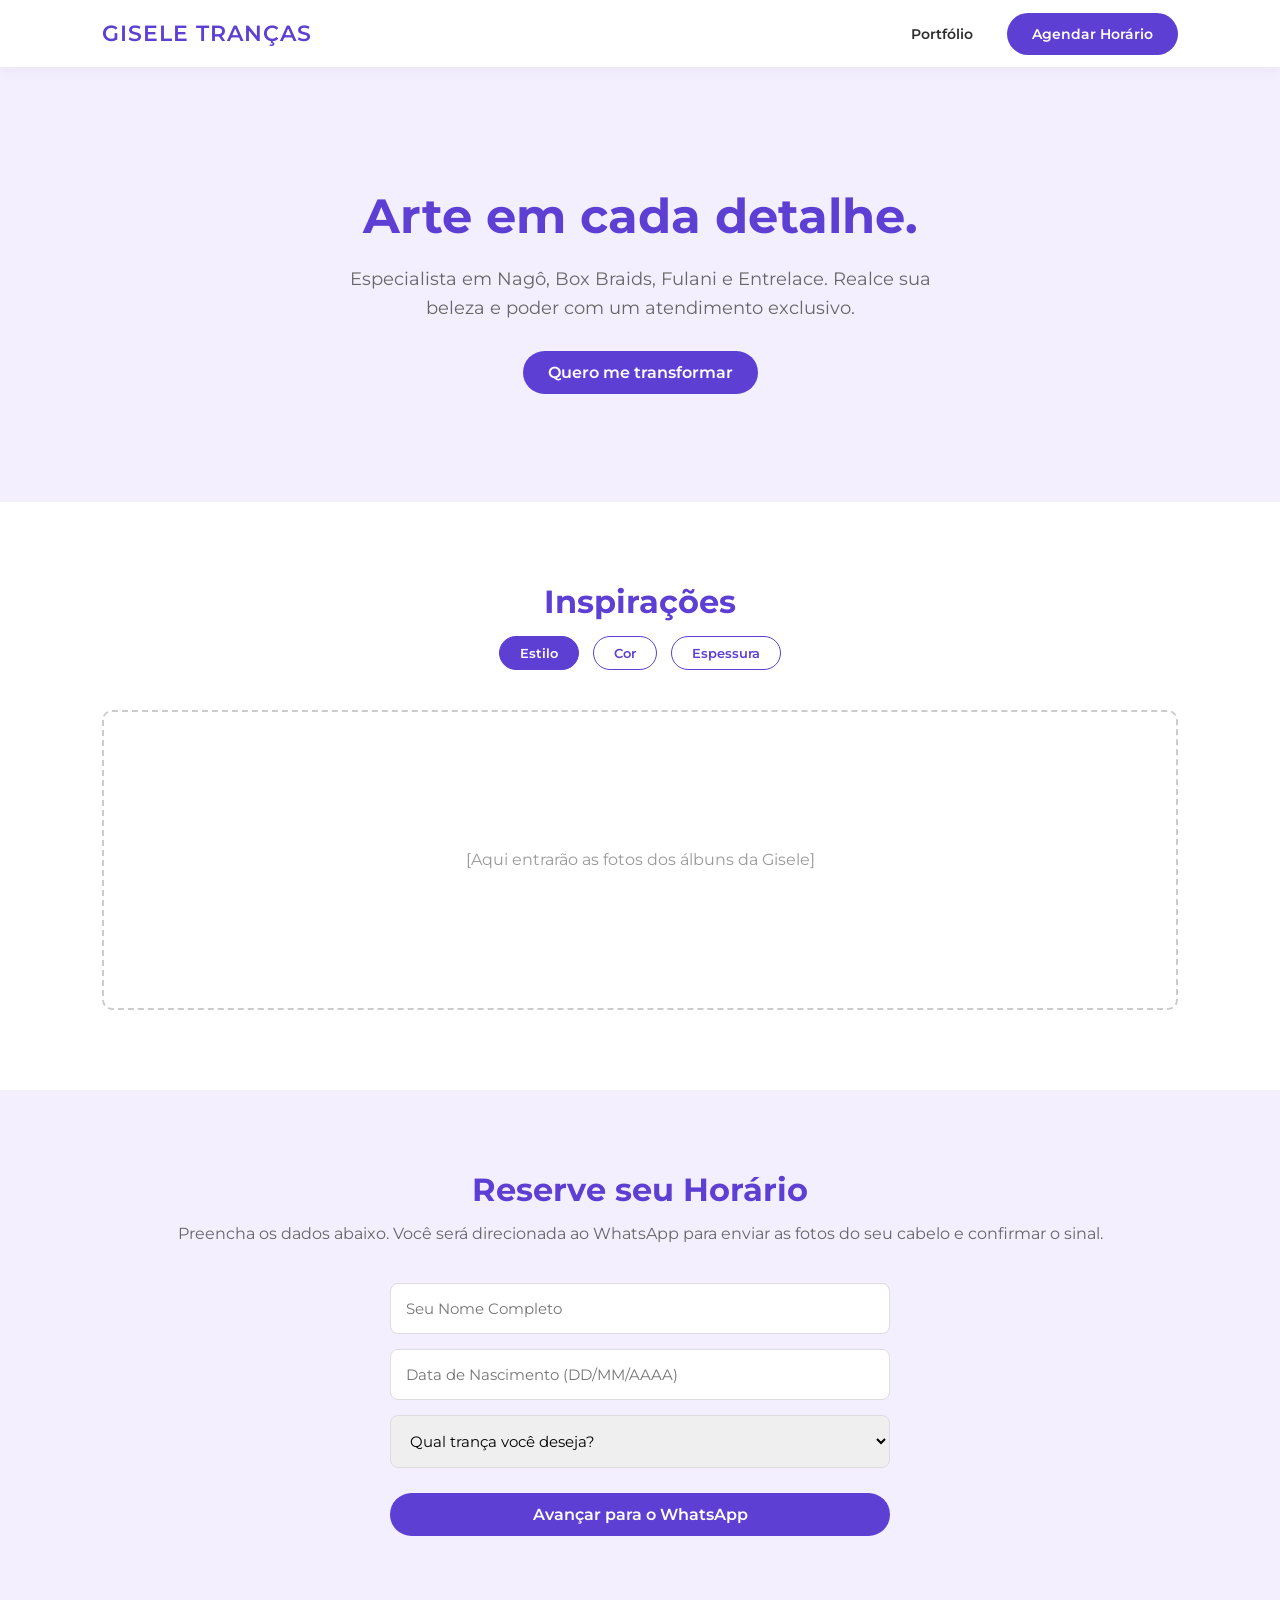
==== index.html @ 8d753b81 "Corrigindo pasta do site" ====
<!DOCTYPE html>
<html lang="pt-BR">
<head>
    <meta charset="UTF-8">
    <meta name="viewport" content="width=device-width, initial-scale=1.0">
    <title>Gisele Tranças | Estúdio Especializado</title>
    <link rel="stylesheet" href="style.css">
    <link href="https://fonts.googleapis.com/css2?family=Montserrat:wght@300;400;600&display=swap" rel="stylesheet">
</head>
<body>

    <header>
        <div class="logo">Gisele Tranças</div>
        <nav>
            <a href="#portfolio">Portfólio</a>
            <a href="#agendamento" class="btn-primario">Agendar Horário</a>
        </nav>
    </header>

    <section class="hero">
        <div class="hero-content">
            <h1>Arte em cada detalhe.</h1>
            <p>Especialista em Nagô, Box Braids, Fulani e Entrelace. Realce sua beleza e poder com um atendimento exclusivo.</p>
            <a href="#agendamento" class="btn-primario">Quero me transformar</a>
        </div>
    </section>

    <section id="portfolio" class="secao">
        <h2>Inspirações</h2>
        <div class="filtros">
            <button class="filtro-ativo">Estilo</button>
            <button>Cor</button>
            <button>Espessura</button>
        </div>
        <div class="galeria-placeholder">
            <p>[Aqui entrarão as fotos dos álbuns da Gisele]</p>
        </div>
    </section>

    <section id="agendamento" class="secao fundo-lilas">
        <h2>Reserve seu Horário</h2>
        <p class="subtitulo">Preencha os dados abaixo. Você será direcionada ao WhatsApp para enviar as fotos do seu cabelo e confirmar o sinal.</p>
        
        <form class="formulario">
            <input type="text" placeholder="Seu Nome Completo" required>
            <input type="text" placeholder="Data de Nascimento (DD/MM/AAAA)" required>
            <select required>
                <option value="" disabled selected>Qual trança você deseja?</option>
                <option value="nago">Nagô</option>
                <option value="boxeadora">Boxeadora</option>
                <option value="fulani">Fulani</option>
                <option value="boxbraids">Box Braids</option>
                <option value="gipsy">Gipsy / Knotless</option>
                <option value="entrelace">Entrelace</option>
            </select>
            <button type="button" class="btn-primario btn-whatsapp">Avançar para o WhatsApp</button>
        </form>
    </section>

</body>
</html>
---- style.css ----
/* Paleta de Cores e Configurações Gerais */
:root {
    --roxo-forte: #5D3FD3; /* Roxo principal, luxuoso */
    --lilas-claro: #F4EFFF; /* Lilás bem suave para fundos */
    --branco: #FFFFFF;
    --texto-escuro: #2D2D2D;
    --texto-claro: #666666;
}

* {
    margin: 0;
    padding: 0;
    box-sizing: border-box;
    font-family: 'Montserrat', sans-serif;
}

body {
    background-color: var(--branco);
    color: var(--texto-escuro);
}

/* Cabeçalho */
header {
    display: flex;
    justify-content: space-between;
    align-items: center;
    padding: 20px 8%;
    background-color: var(--branco);
    box-shadow: 0 2px 15px rgba(0,0,0,0.05);
    position: sticky;
    top: 0;
    z-index: 100;
}

.logo {
    font-size: 22px;
    font-weight: 600;
    color: var(--roxo-forte);
    letter-spacing: 1px;
    text-transform: uppercase;
}

nav a {
    text-decoration: none;
    color: var(--texto-escuro);
    margin-left: 30px;
    font-size: 14px;
    font-weight: 600;
    transition: color 0.3s;
}

nav a:hover {
    color: var(--roxo-forte);
}

/* Botões */
.btn-primario {
    background-color: var(--roxo-forte);
    color: var(--branco);
    padding: 12px 25px;
    border-radius: 30px;
    text-decoration: none;
    font-weight: 600;
    border: none;
    cursor: pointer;
    transition: all 0.3s ease;
}

.btn-primario:hover {
    background-color: #4A32A8;
    box-shadow: 0 5px 15px rgba(93, 63, 211, 0.3);
}

/* Banner Principal (Hero) */
.hero {
    background-color: var(--lilas-claro);
    padding: 120px 8%;
    text-align: center;
}

.hero h1 {
    font-size: 48px;
    color: var(--roxo-forte);
    margin-bottom: 20px;
}

.hero p {
    font-size: 18px;
    color: var(--texto-claro);
    max-width: 600px;
    margin: 0 auto 40px auto;
    line-height: 1.6;
}

/* Seções Padrão */
.secao {
    padding: 80px 8%;
    text-align: center;
}

.fundo-lilas {
    background-color: var(--lilas-claro);
}

h2 {
    font-size: 32px;
    color: var(--roxo-forte);
    margin-bottom: 15px;
}

.subtitulo {
    color: var(--texto-claro);
    margin-bottom: 40px;
}

/* Filtros do Portfólio */
.filtros {
    margin-bottom: 40px;
}

.filtros button {
    background: transparent;
    border: 1px solid var(--roxo-forte);
    color: var(--roxo-forte);
    padding: 8px 20px;
    margin: 0 5px;
    border-radius: 20px;
    cursor: pointer;
    font-weight: 600;
    transition: 0.3s;
}

.filtros button:hover, .filtros .filtro-ativo {
    background: var(--roxo-forte);
    color: var(--branco);
}

.galeria-placeholder {
    height: 300px;
    border: 2px dashed #ccc;
    display: flex;
    align-items: center;
    justify-content: center;
    color: #999;
    border-radius: 10px;
}

/* Formulário */
.formulario {
    max-width: 500px;
    margin: 0 auto;
    display: flex;
    flex-direction: column;
    gap: 15px;
}

.formulario input, .formulario select {
    padding: 15px;
    border: 1px solid #ddd;
    border-radius: 8px;
    font-size: 15px;
    outline: none;
    transition: border 0.3s;
}

.formulario input:focus, .formulario select:focus {
    border-color: var(--roxo-forte);
}

.btn-whatsapp {
    margin-top: 10px;
    width: 100%;
    font-size: 16px;
}
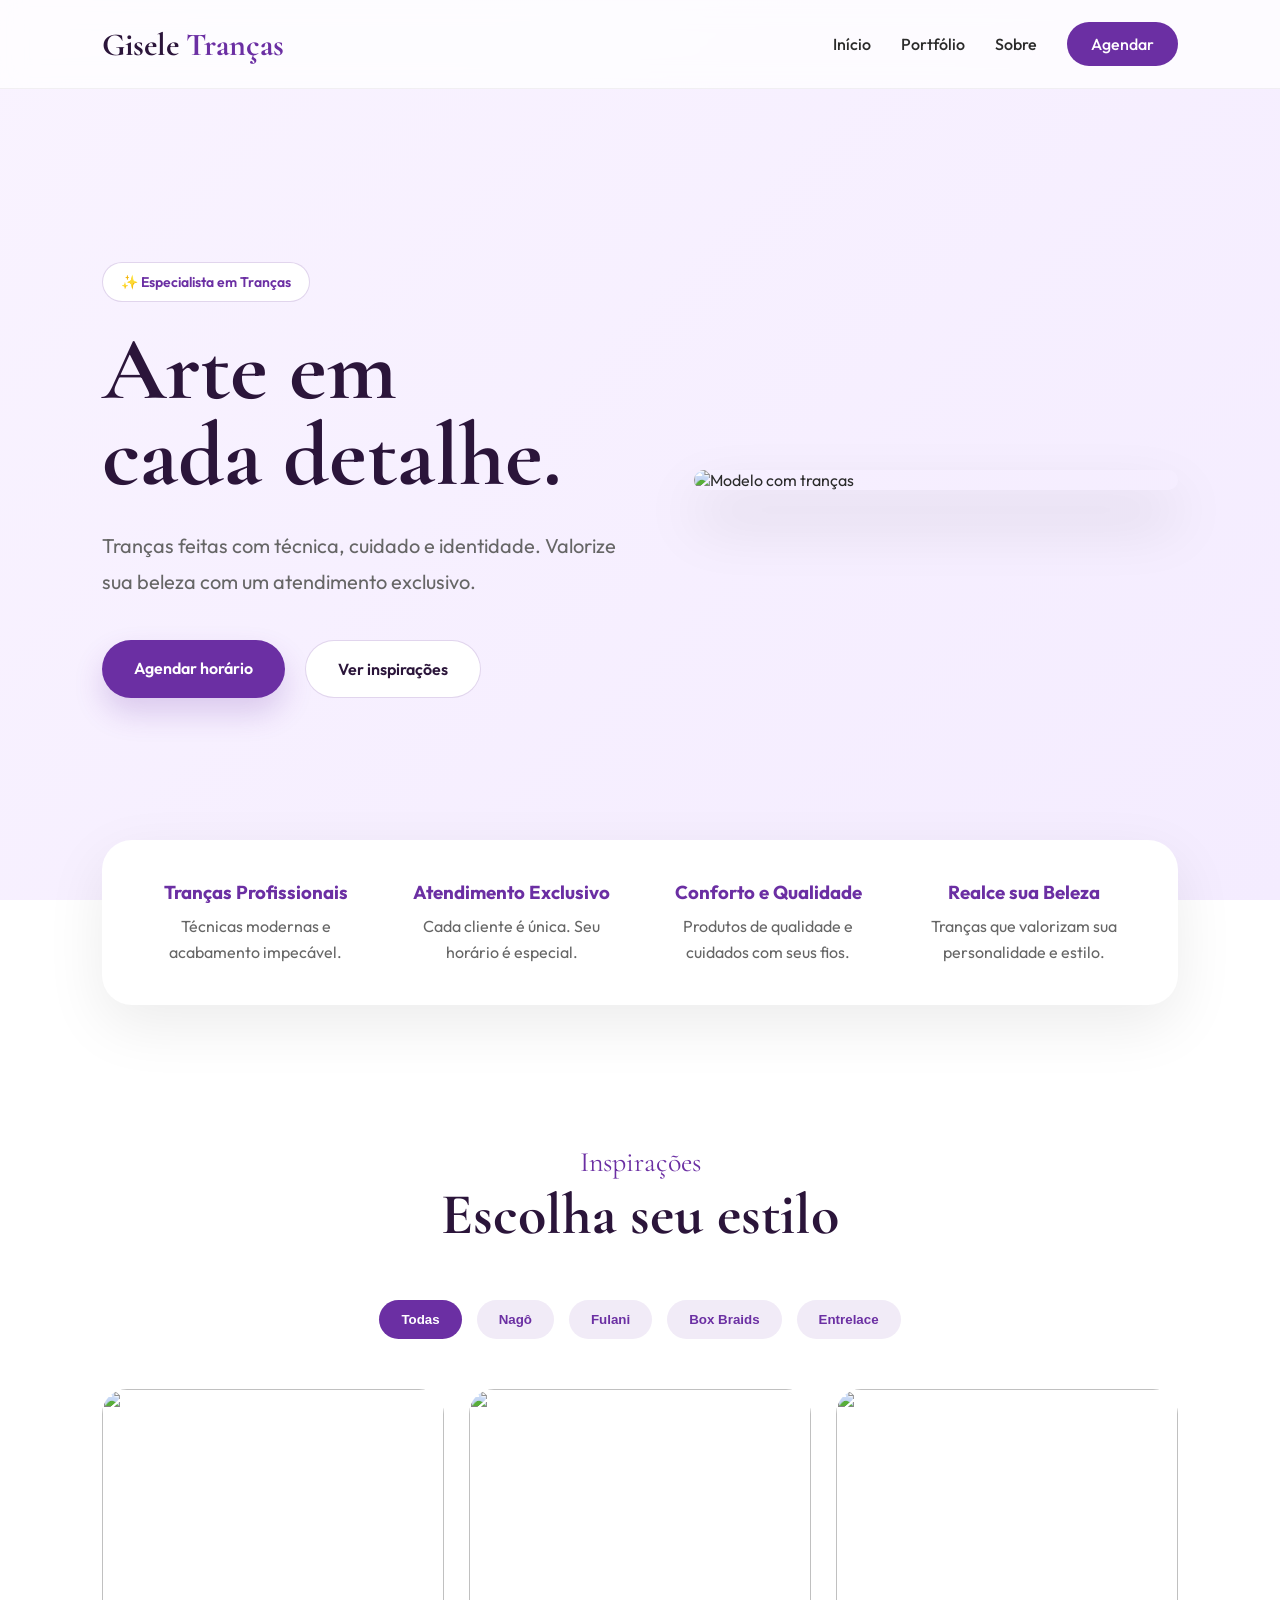
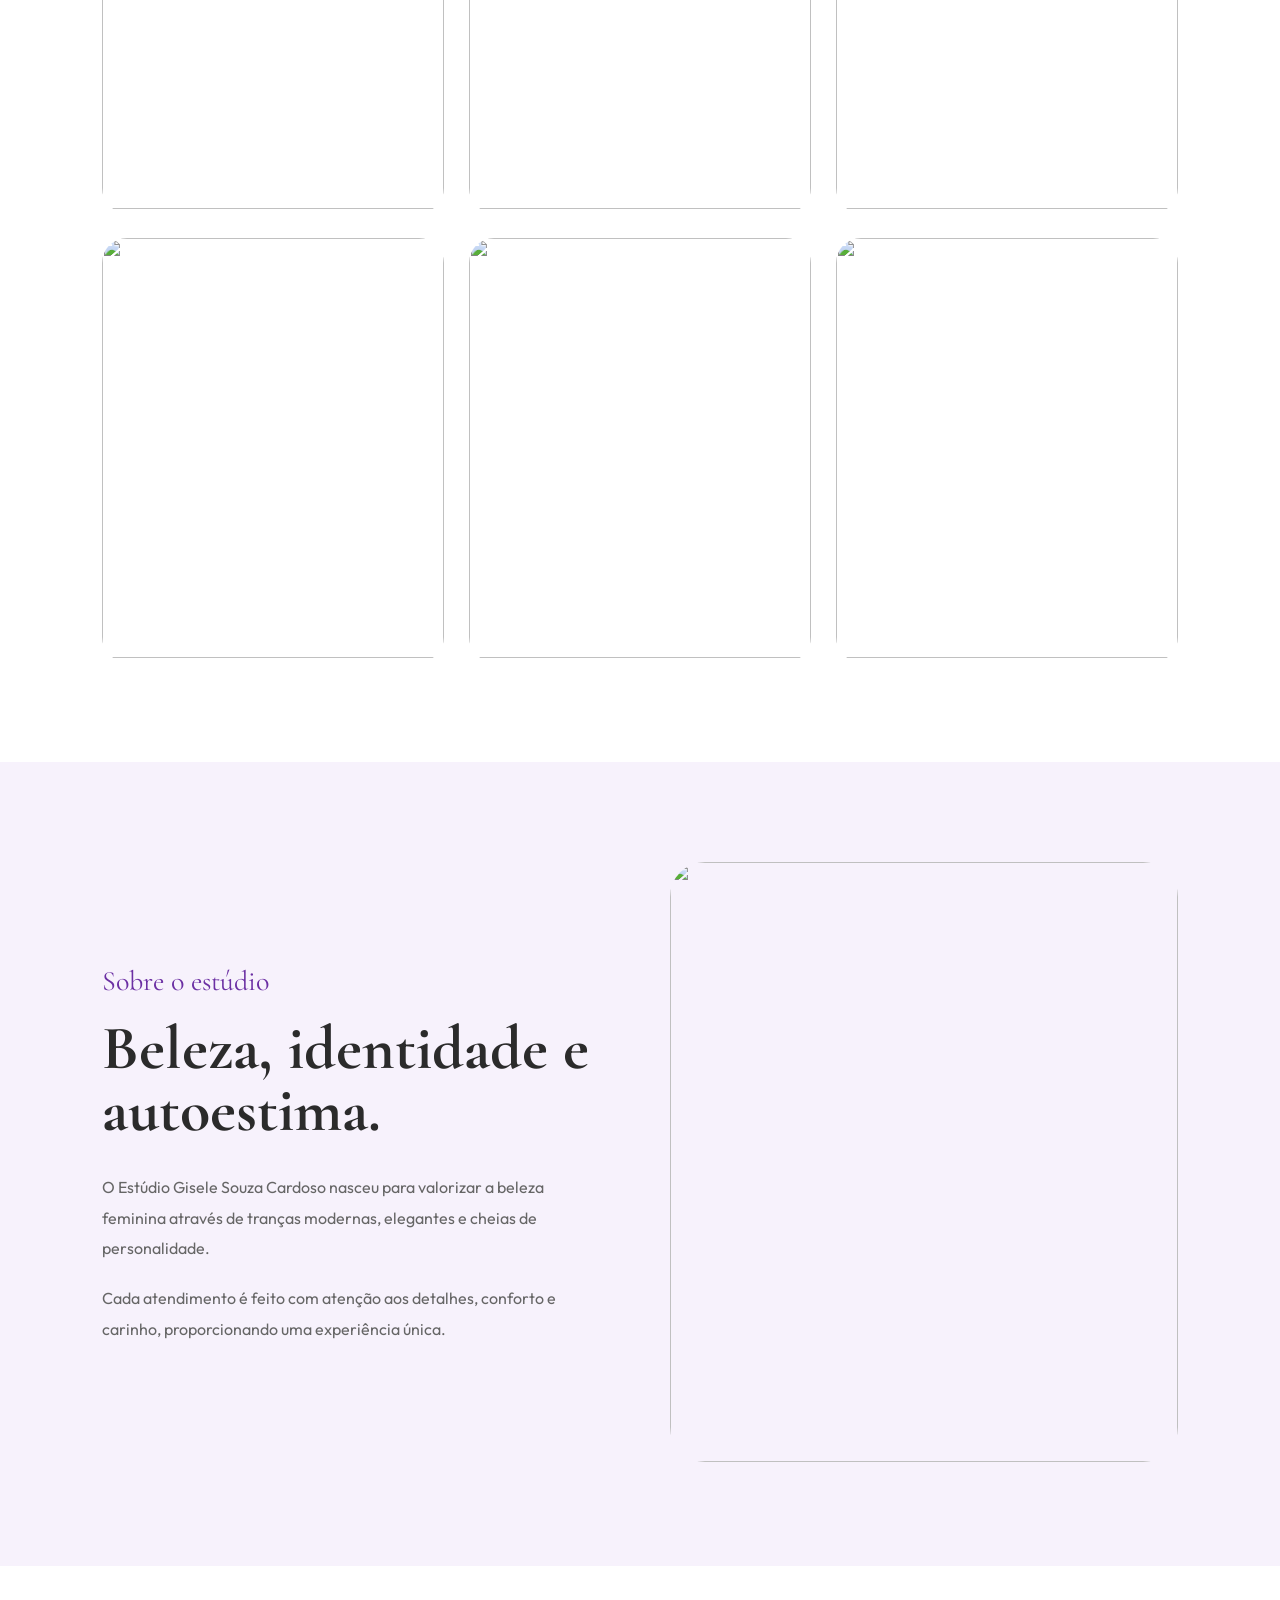
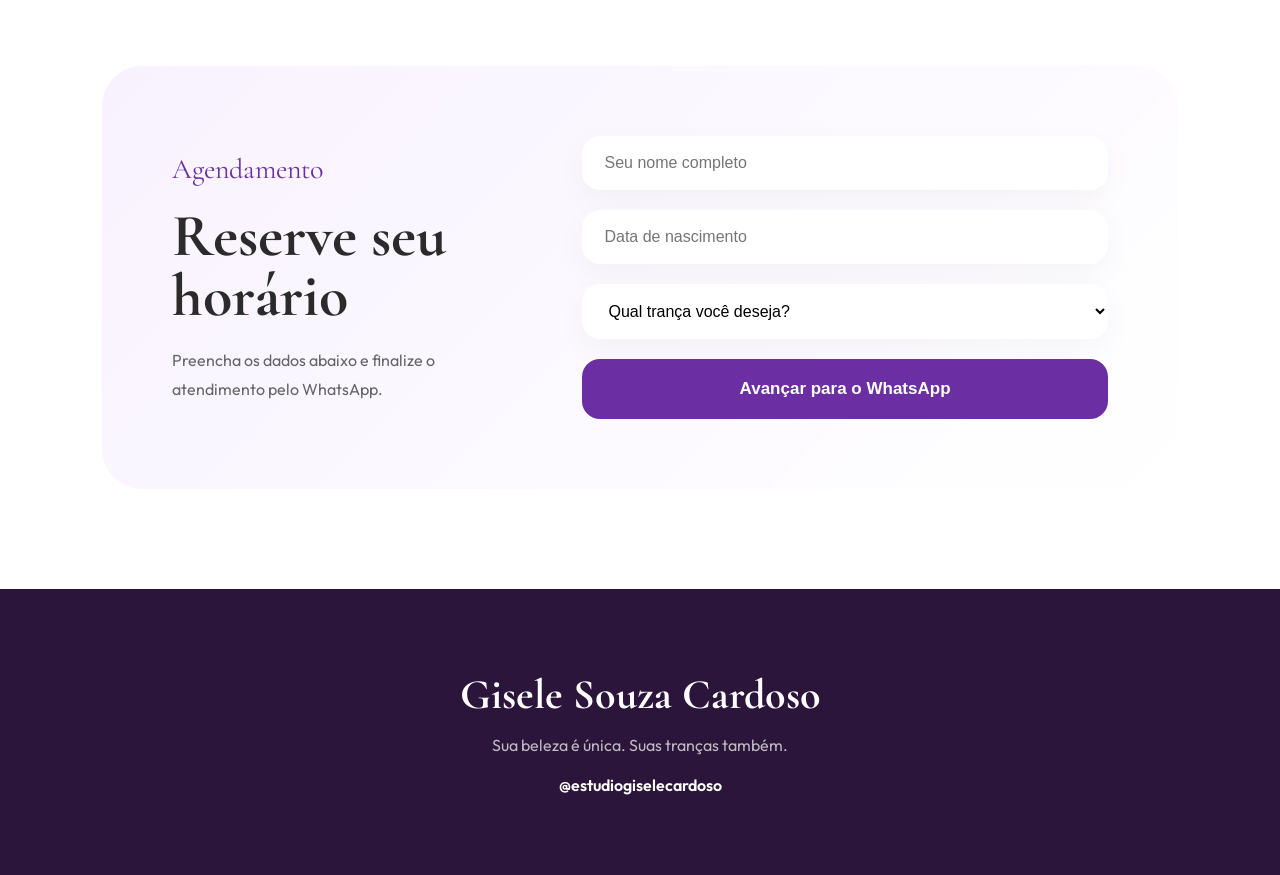
==== commit dc2cd093: "Atualização layout aprovado" ====
--- a/index.html
+++ b/index.html
@@ -1,61 +1,251 @@
 <!DOCTYPE html>
 <html lang="pt-BR">
 <head>
-    <meta charset="UTF-8">
-    <meta name="viewport" content="width=device-width, initial-scale=1.0">
-    <title>Gisele Tranças | Estúdio Especializado</title>
-    <link rel="stylesheet" href="style.css">
-    <link href="https://fonts.googleapis.com/css2?family=Montserrat:wght@300;400;600&display=swap" rel="stylesheet">
+  <meta charset="UTF-8" />
+  <meta name="viewport" content="width=device-width, initial-scale=1.0"/>
+  <title>Gisele Souza Cardoso | Estúdio de Tranças</title>
+
+  <link rel="stylesheet" href="style.css">
+
+  <!-- Fontes -->
+  <link rel="preconnect" href="https://fonts.googleapis.com">
+  <link rel="preconnect" href="https://fonts.gstatic.com" crossorigin>
+
+  <link href="https://fonts.googleapis.com/css2?family=Cormorant+Garamond:wght@400;500;600;700&family=Outfit:wght@300;400;500;600;700&display=swap" rel="stylesheet">
+
 </head>
+
 <body>
 
-    <header>
-        <div class="logo">Gisele Tranças</div>
-        <nav>
-            <a href="#portfolio">Portfólio</a>
-            <a href="#agendamento" class="btn-primario">Agendar Horário</a>
-        </nav>
-    </header>
-
-    <section class="hero">
-        <div class="hero-content">
-            <h1>Arte em cada detalhe.</h1>
-            <p>Especialista em Nagô, Box Braids, Fulani e Entrelace. Realce sua beleza e poder com um atendimento exclusivo.</p>
-            <a href="#agendamento" class="btn-primario">Quero me transformar</a>
-        </div>
-    </section>
-
-    <section id="portfolio" class="secao">
-        <h2>Inspirações</h2>
-        <div class="filtros">
-            <button class="filtro-ativo">Estilo</button>
-            <button>Cor</button>
-            <button>Espessura</button>
-        </div>
-        <div class="galeria-placeholder">
-            <p>[Aqui entrarão as fotos dos álbuns da Gisele]</p>
-        </div>
-    </section>
-
-    <section id="agendamento" class="secao fundo-lilas">
-        <h2>Reserve seu Horário</h2>
-        <p class="subtitulo">Preencha os dados abaixo. Você será direcionada ao WhatsApp para enviar as fotos do seu cabelo e confirmar o sinal.</p>
-        
-        <form class="formulario">
-            <input type="text" placeholder="Seu Nome Completo" required>
-            <input type="text" placeholder="Data de Nascimento (DD/MM/AAAA)" required>
-            <select required>
-                <option value="" disabled selected>Qual trança você deseja?</option>
-                <option value="nago">Nagô</option>
-                <option value="boxeadora">Boxeadora</option>
-                <option value="fulani">Fulani</option>
-                <option value="boxbraids">Box Braids</option>
-                <option value="gipsy">Gipsy / Knotless</option>
-                <option value="entrelace">Entrelace</option>
-            </select>
-            <button type="button" class="btn-primario btn-whatsapp">Avançar para o WhatsApp</button>
-        </form>
-    </section>
+  <!-- HEADER -->
+  <header>
+    <div class="logo">
+      Gisele <span>Tranças</span>
+    </div>
+
+    <nav>
+      <a href="#inicio">Início</a>
+      <a href="#portfolio">Portfólio</a>
+      <a href="#sobre">Sobre</a>
+      <a href="#agendamento" class="btn-menu">
+        Agendar
+      </a>
+    </nav>
+  </header>
+
+  <!-- HERO -->
+  <section class="hero" id="inicio">
+
+    <div class="hero-text">
+
+      <div class="tag">
+        ✨ Especialista em Tranças
+      </div>
+
+      <h1>
+        Arte em <br>
+        cada detalhe.
+      </h1>
+
+      <p>
+        Tranças feitas com técnica, cuidado
+        e identidade. Valorize sua beleza
+        com um atendimento exclusivo.
+      </p>
+
+      <div class="hero-buttons">
+        <a href="#agendamento" class="btn-primario">
+          Agendar horário
+        </a>
+
+        <a href="#portfolio" class="btn-secundario">
+          Ver inspirações
+        </a>
+      </div>
+
+    </div>
+
+    <div class="hero-image">
+
+      <!-- TROCAR FOTO -->
+      <img src="https://images.unsplash.com/photo-1616683693504-3ea7e9ad6fec?q=80&w=1200&auto=format&fit=crop" alt="Modelo com tranças">
+
+    </div>
+
+  </section>
+
+  <!-- BENEFÍCIOS -->
+  <section class="beneficios">
+
+ <div class="beneficio">
+  <h3>Tranças Profissionais</h3>
+  <p>Técnicas modernas e acabamento impecável.</p>
+</div>
+
+<div class="beneficio">
+  <h3>Atendimento Exclusivo</h3>
+  <p>Cada cliente é única. Seu horário é especial.</p>
+</div>
+
+<div class="beneficio">
+  <h3>Conforto e Qualidade</h3>
+  <p>Produtos de qualidade e cuidados com seus fios.</p>
+</div>
+
+<div class="beneficio">
+  <h3>Realce sua Beleza</h3>
+  <p>Tranças que valorizam sua personalidade e estilo.</p>
+</div>
+
+  </section>
+
+  <!-- PORTFÓLIO -->
+  <section class="portfolio" id="portfolio">
+
+    <div class="titulo-secao">
+      <span>Inspirações</span>
+      <h2>Escolha seu estilo</h2>
+    </div>
+
+    <div class="filtros">
+      <button class="ativo">Todas</button>
+      <button>Nagô</button>
+      <button>Fulani</button>
+      <button>Box Braids</button>
+      <button>Entrelace</button>
+    </div>
+
+    <div class="grid-galeria">
+
+      <!-- TROCAR IMAGENS -->
+
+      <div class="item-galeria">
+        <img src="https://images.unsplash.com/photo-1595475884562-073c30d45670?q=80&w=1000&auto=format&fit=crop" alt="">
+      </div>
+
+      <div class="item-galeria">
+        <img src="https://images.unsplash.com/photo-1515886657613-9f3515b0c78f?q=80&w=1000&auto=format&fit=crop" alt="">
+      </div>
+
+      <div class="item-galeria">
+        <img src="https://images.unsplash.com/photo-1524504388940-b1c1722653e1?q=80&w=1000&auto=format&fit=crop" alt="">
+      </div>
+
+      <div class="item-galeria">
+        <img src="https://images.unsplash.com/photo-1494790108377-be9c29b29330?q=80&w=1000&auto=format&fit=crop" alt="">
+      </div>
+
+      <div class="item-galeria">
+        <img src="https://images.unsplash.com/photo-1488426862026-3ee34a7d66df?q=80&w=1000&auto=format&fit=crop" alt="">
+      </div>
+
+      <div class="item-galeria">
+        <img src="https://images.unsplash.com/photo-1544005313-94ddf0286df2?q=80&w=1000&auto=format&fit=crop" alt="">
+      </div>
+
+    </div>
+
+  </section>
+
+  <!-- SOBRE -->
+  <section class="sobre" id="sobre">
+
+    <div class="sobre-box">
+
+      <div class="sobre-texto">
+
+        <span>Sobre o estúdio</span>
+
+        <h2>
+          Beleza, identidade
+          e autoestima.
+        </h2>
+
+        <p>
+          O Estúdio Gisele Souza Cardoso nasceu
+          para valorizar a beleza feminina através
+          de tranças modernas, elegantes e cheias
+          de personalidade.
+        </p>
+
+        <p>
+          Cada atendimento é feito com atenção
+          aos detalhes, conforto e carinho,
+          proporcionando uma experiência única.
+        </p>
+
+      </div>
+
+      <div class="sobre-imagem">
+
+        <!-- TROCAR FOTO -->
+        <img src="https://images.unsplash.com/photo-1487412720507-e7ab37603c6f?q=80&w=1200&auto=format&fit=crop" alt="">
+
+      </div>
+
+    </div>
+
+  </section>
+
+  <!-- AGENDAMENTO -->
+  <section class="agendamento" id="agendamento">
+
+    <div class="agendamento-container">
+
+      <div class="agendamento-texto">
+
+        <span>Agendamento</span>
+
+        <h2>
+          Reserve seu horário
+        </h2>
+
+        <p>
+          Preencha os dados abaixo e finalize
+          o atendimento pelo WhatsApp.
+        </p>
+
+      </div>
+
+      <form class="formulario">
+
+        <input type="text" placeholder="Seu nome completo">
+
+        <input type="text" placeholder="Data de nascimento">
+
+        <select>
+          <option>Qual trança você deseja?</option>
+          <option>Nagô</option>
+          <option>Fulani</option>
+          <option>Box Braids</option>
+          <option>Entrelace</option>
+          <option>Knotless</option>
+        </select>
+
+        <button type="button">
+          Avançar para o WhatsApp
+        </button>
+
+      </form>
+
+    </div>
+
+  </section>
+
+  <!-- FOOTER -->
+  <footer>
+
+    <h3>Gisele Souza Cardoso</h3>
+
+    <p>
+      Sua beleza é única. Suas tranças também.
+    </p>
+
+    <a href="https://instagram.com/estudiogiselecardoso" target="_blank">
+      @estudiogiselecardoso
+    </a>
+
+  </footer>
 
 </body>
 </html>
--- a/style.css
+++ b/style.css
@@ -1,174 +1,650 @@
-/* Paleta de Cores e Configurações Gerais */
 :root {
-    --roxo-forte: #5D3FD3; /* Roxo principal, luxuoso */
-    --lilas-claro: #F4EFFF; /* Lilás bem suave para fundos */
-    --branco: #FFFFFF;
-    --texto-escuro: #2D2D2D;
-    --texto-claro: #666666;
-}
-
-* {
-    margin: 0;
-    padding: 0;
-    box-sizing: border-box;
-    font-family: 'Montserrat', sans-serif;
-}
-
-body {
-    background-color: var(--branco);
-    color: var(--texto-escuro);
-}
-
-/* Cabeçalho */
-header {
-    display: flex;
-    justify-content: space-between;
-    align-items: center;
-    padding: 20px 8%;
-    background-color: var(--branco);
-    box-shadow: 0 2px 15px rgba(0,0,0,0.05);
-    position: sticky;
-    top: 0;
-    z-index: 100;
-}
-
-.logo {
-    font-size: 22px;
-    font-weight: 600;
-    color: var(--roxo-forte);
-    letter-spacing: 1px;
-    text-transform: uppercase;
-}
-
-nav a {
-    text-decoration: none;
-    color: var(--texto-escuro);
-    margin-left: 30px;
-    font-size: 14px;
-    font-weight: 600;
-    transition: color 0.3s;
-}
-
-nav a:hover {
-    color: var(--roxo-forte);
-}
-
-/* Botões */
-.btn-primario {
-    background-color: var(--roxo-forte);
-    color: var(--branco);
-    padding: 12px 25px;
-    border-radius: 30px;
-    text-decoration: none;
-    font-weight: 600;
-    border: none;
-    cursor: pointer;
-    transition: all 0.3s ease;
-}
-
-.btn-primario:hover {
-    background-color: #4A32A8;
-    box-shadow: 0 5px 15px rgba(93, 63, 211, 0.3);
-}
-
-/* Banner Principal (Hero) */
-.hero {
-    background-color: var(--lilas-claro);
-    padding: 120px 8%;
-    text-align: center;
-}
-
-.hero h1 {
-    font-size: 48px;
-    color: var(--roxo-forte);
-    margin-bottom: 20px;
-}
-
-.hero p {
-    font-size: 18px;
-    color: var(--texto-claro);
-    max-width: 600px;
-    margin: 0 auto 40px auto;
-    line-height: 1.6;
-}
-
-/* Seções Padrão */
-.secao {
-    padding: 80px 8%;
-    text-align: center;
-}
-
-.fundo-lilas {
-    background-color: var(--lilas-claro);
-}
-
-h2 {
-    font-size: 32px;
-    color: var(--roxo-forte);
-    margin-bottom: 15px;
-}
-
-.subtitulo {
-    color: var(--texto-claro);
-    margin-bottom: 40px;
-}
-
-/* Filtros do Portfólio */
-.filtros {
-    margin-bottom: 40px;
-}
-
-.filtros button {
-    background: transparent;
-    border: 1px solid var(--roxo-forte);
-    color: var(--roxo-forte);
-    padding: 8px 20px;
-    margin: 0 5px;
-    border-radius: 20px;
-    cursor: pointer;
-    font-weight: 600;
-    transition: 0.3s;
-}
-
-.filtros button:hover, .filtros .filtro-ativo {
-    background: var(--roxo-forte);
-    color: var(--branco);
-}
-
-.galeria-placeholder {
-    height: 300px;
-    border: 2px dashed #ccc;
-    display: flex;
-    align-items: center;
-    justify-content: center;
-    color: #999;
-    border-radius: 10px;
-}
-
-/* Formulário */
-.formulario {
-    max-width: 500px;
-    margin: 0 auto;
-    display: flex;
-    flex-direction: column;
-    gap: 15px;
-}
-
-.formulario input, .formulario select {
-    padding: 15px;
-    border: 1px solid #ddd;
-    border-radius: 8px;
-    font-size: 15px;
-    outline: none;
-    transition: border 0.3s;
-}
-
-.formulario input:focus, .formulario select:focus {
-    border-color: var(--roxo-forte);
-}
-
-.btn-whatsapp {
-    margin-top: 10px;
-    width: 100%;
-    font-size: 16px;
+
+  --roxo: #6B2FA3;
+  --roxo-escuro: #2B153A;
+  --lilas: #F7F2FC;
+  --branco: #ffffff;
+  --texto: #2B2B2B;
+  --texto-claro: #666666;
+
+}
+
+*{
+  margin:0;
+  padding:0;
+  box-sizing:border-box;
+}
+
+html{
+  scroll-behavior:smooth;
+}
+
+body{
+  font-family:'Outfit', sans-serif;
+  color:var(--texto);
+  background:var(--branco);
+}
+
+/* HEADER */
+
+header{
+  width:100%;
+  padding:22px 8%;
+  display:flex;
+  justify-content:space-between;
+  align-items:center;
+
+  position:fixed;
+  top:0;
+  left:0;
+
+  z-index:999;
+
+  background:rgba(255,255,255,0.75);
+  backdrop-filter:blur(12px);
+
+  border-bottom:1px solid rgba(0,0,0,0.05);
+}
+
+.logo{
+  font-size:32px;
+  font-family:'Cormorant Garamond', serif;
+  font-weight:700;
+  color:var(--roxo-escuro);
+}
+
+.logo span{
+  color:var(--roxo);
+}
+
+nav{
+  display:flex;
+  align-items:center;
+  gap:30px;
+}
+
+nav a{
+  text-decoration:none;
+  color:var(--texto);
+  font-weight:500;
+  transition:0.3s;
+}
+
+nav a:hover{
+  color:var(--roxo);
+}
+
+.btn-menu{
+  background:var(--roxo);
+  color:white;
+  padding:12px 24px;
+  border-radius:40px;
+}
+
+/* HERO */
+
+.hero{
+
+  min-height:100vh;
+
+  display:flex;
+  align-items:center;
+  justify-content:space-between;
+
+  padding:140px 8% 80px;
+
+  background:
+  linear-gradient(
+    135deg,
+    #f9f3ff 0%,
+    #f4ecff 100%
+  );
+
+  overflow:hidden;
+}
+
+.hero-text{
+  width:50%;
+
+  animation:fadeUp 1s ease;
+}
+
+.tag{
+  display:inline-block;
+
+  padding:10px 18px;
+
+  border:1px solid rgba(107,47,163,0.2);
+
+  border-radius:30px;
+
+  margin-bottom:25px;
+
+  color:var(--roxo);
+
+  font-size:14px;
+  font-weight:600;
+
+  background:white;
+}
+
+.hero h1{
+
+  font-family:'Cormorant Garamond', serif;
+
+  font-size:90px;
+
+  line-height:0.95;
+
+  margin-bottom:30px;
+
+  color:var(--roxo-escuro);
+}
+
+.hero p{
+
+  font-size:20px;
+
+  line-height:1.8;
+
+  color:var(--texto-claro);
+
+  max-width:520px;
+
+  margin-bottom:40px;
+}
+
+.hero-buttons{
+  display:flex;
+  gap:20px;
+}
+
+.btn-primario{
+
+  background:var(--roxo);
+
+  color:white;
+
+  text-decoration:none;
+
+  padding:18px 32px;
+
+  border-radius:50px;
+
+  font-weight:600;
+
+  transition:0.3s;
+
+  box-shadow:0 15px 30px rgba(107,47,163,0.2);
+}
+
+.btn-primario:hover{
+  transform:translateY(-3px);
+}
+
+.btn-secundario{
+
+  border:1px solid rgba(107,47,163,0.2);
+
+  color:var(--roxo-escuro);
+
+  text-decoration:none;
+
+  padding:18px 32px;
+
+  border-radius:50px;
+
+  font-weight:600;
+
+  background:white;
+}
+
+.hero-image{
+  width:45%;
+
+  display:flex;
+  justify-content:center;
+}
+
+.hero-image img{
+
+  width:100%;
+
+  max-width:520px;
+
+  border-radius:40px;
+
+  object-fit:cover;
+
+  box-shadow:
+  0 30px 60px rgba(0,0,0,0.15);
+
+}
+
+/* BENEFÍCIOS */
+
+.beneficios{
+
+  width:84%;
+
+  margin:-60px auto 80px;
+
+  background:white;
+
+  border-radius:30px;
+
+  padding:40px;
+
+  display:grid;
+
+  grid-template-columns:repeat(4,1fr);
+
+  gap:30px;
+
+  box-shadow:
+  0 20px 60px rgba(0,0,0,0.08);
+}
+
+.beneficio{
+  text-align:center;
+}
+
+.beneficio h3{
+  margin-bottom:10px;
+  color:var(--roxo);
+}
+
+.beneficio p{
+  color:var(--texto-claro);
+  line-height:1.6;
+}
+
+/* TÍTULOS */
+
+.titulo-secao{
+  text-align:center;
+  margin-bottom:50px;
+}
+
+.titulo-secao span{
+
+  color:var(--roxo);
+
+  font-family:'Cormorant Garamond', serif;
+
+  font-size:28px;
+}
+
+.titulo-secao h2{
+
+  font-size:58px;
+
+  font-family:'Cormorant Garamond', serif;
+
+  color:var(--roxo-escuro);
+}
+
+/* PORTFÓLIO */
+
+.portfolio{
+  padding:60px 8% 100px;
+}
+
+.filtros{
+
+  display:flex;
+
+  justify-content:center;
+
+  gap:15px;
+
+  margin-bottom:50px;
+
+  flex-wrap:wrap;
+}
+
+.filtros button{
+
+  border:none;
+
+  padding:12px 22px;
+
+  border-radius:30px;
+
+  cursor:pointer;
+
+  background:#f1ebf7;
+
+  color:var(--roxo);
+
+  font-weight:600;
+
+  transition:0.3s;
+}
+
+.filtros button:hover,
+.filtros .ativo{
+
+  background:var(--roxo);
+
+  color:white;
+}
+
+.grid-galeria{
+
+  display:grid;
+
+  grid-template-columns:repeat(3,1fr);
+
+  gap:25px;
+}
+
+.item-galeria{
+
+  overflow:hidden;
+
+  border-radius:25px;
+
+  position:relative;
+}
+
+.item-galeria img{
+
+  width:100%;
+
+  height:420px;
+
+  object-fit:cover;
+
+  transition:0.5s;
+}
+
+.item-galeria:hover img{
+  transform:scale(1.06);
+}
+
+/* SOBRE */
+
+.sobre{
+
+  padding:100px 8%;
+
+  background:var(--lilas);
+}
+
+.sobre-box{
+
+  display:flex;
+
+  align-items:center;
+
+  gap:60px;
+}
+
+.sobre-texto{
+  width:50%;
+}
+
+.sobre-texto span{
+
+  color:var(--roxo);
+
+  font-family:'Cormorant Garamond', serif;
+
+  font-size:28px;
+}
+
+.sobre-texto h2{
+
+  font-size:62px;
+
+  line-height:1;
+
+  margin:20px 0 30px;
+
+  font-family:'Cormorant Garamond', serif;
+}
+
+.sobre-texto p{
+
+  line-height:1.9;
+
+  color:var(--texto-claro);
+
+  margin-bottom:20px;
+}
+
+.sobre-imagem{
+  width:50%;
+}
+
+.sobre-imagem img{
+
+  width:100%;
+
+  border-radius:35px;
+
+  height:600px;
+
+  object-fit:cover;
+}
+
+/* AGENDAMENTO */
+
+.agendamento{
+
+  padding:100px 8%;
+}
+
+.agendamento-container{
+
+  background:linear-gradient(
+    135deg,
+    #f8f2ff,
+    #ffffff
+  );
+
+  border-radius:40px;
+
+  padding:70px;
+
+  display:flex;
+
+  gap:60px;
+
+  align-items:center;
+}
+
+.agendamento-texto{
+  width:40%;
+}
+
+.agendamento-texto span{
+
+  color:var(--roxo);
+
+  font-family:'Cormorant Garamond', serif;
+
+  font-size:28px;
+}
+
+.agendamento-texto h2{
+
+  font-size:60px;
+
+  line-height:1;
+
+  margin:20px 0;
+
+  font-family:'Cormorant Garamond', serif;
+}
+
+.agendamento-texto p{
+
+  color:var(--texto-claro);
+
+  line-height:1.8;
+}
+
+.formulario{
+
+  width:60%;
+
+  display:flex;
+
+  flex-direction:column;
+
+  gap:20px;
+}
+
+.formulario input,
+.formulario select{
+
+  padding:18px 22px;
+
+  border-radius:18px;
+
+  border:none;
+
+  background:white;
+
+  font-size:16px;
+
+  outline:none;
+
+  box-shadow:
+  0 10px 30px rgba(0,0,0,0.04);
+}
+
+.formulario button{
+
+  border:none;
+
+  padding:20px;
+
+  border-radius:18px;
+
+  background:var(--roxo);
+
+  color:white;
+
+  font-size:17px;
+
+  font-weight:600;
+
+  cursor:pointer;
+
+  transition:0.3s;
+}
+
+.formulario button:hover{
+  transform:translateY(-3px);
+}
+
+/* FOOTER */
+
+footer{
+
+  padding:80px 8%;
+
+  text-align:center;
+
+  background:var(--roxo-escuro);
+
+  color:white;
+}
+
+footer h3{
+
+  font-size:42px;
+
+  font-family:'Cormorant Garamond', serif;
+
+  margin-bottom:15px;
+}
+
+footer p{
+
+  margin-bottom:20px;
+
+  color:rgba(255,255,255,0.7);
+}
+
+footer a{
+
+  color:white;
+
+  text-decoration:none;
+
+  font-weight:600;
+}
+
+/* ANIMAÇÃO */
+
+@keyframes fadeUp{
+
+  from{
+    opacity:0;
+    transform:translateY(40px);
+  }
+
+  to{
+    opacity:1;
+    transform:translateY(0);
+  }
+}
+
+/* RESPONSIVO */
+
+@media(max-width:980px){
+
+  nav{
+    display:none;
+  }
+
+  .hero{
+    flex-direction:column;
+    text-align:center;
+    gap:60px;
+  }
+
+  .hero-text,
+  .hero-image{
+    width:100%;
+  }
+
+  .hero-buttons{
+    justify-content:center;
+    flex-wrap:wrap;
+  }
+
+  .hero h1{
+    font-size:62px;
+  }
+
+  .beneficios{
+    grid-template-columns:1fr;
+  }
+
+  .grid-galeria{
+    grid-template-columns:1fr;
+  }
+
+  .sobre-box,
+  .agendamento-container{
+    flex-direction:column;
+  }
+
+  .sobre-texto,
+  .sobre-imagem,
+  .agendamento-texto,
+  .formulario{
+    width:100%;
+  }
+
+  .sobre-texto h2,
+  .agendamento-texto h2{
+    font-size:48px;
+  }
+
 }
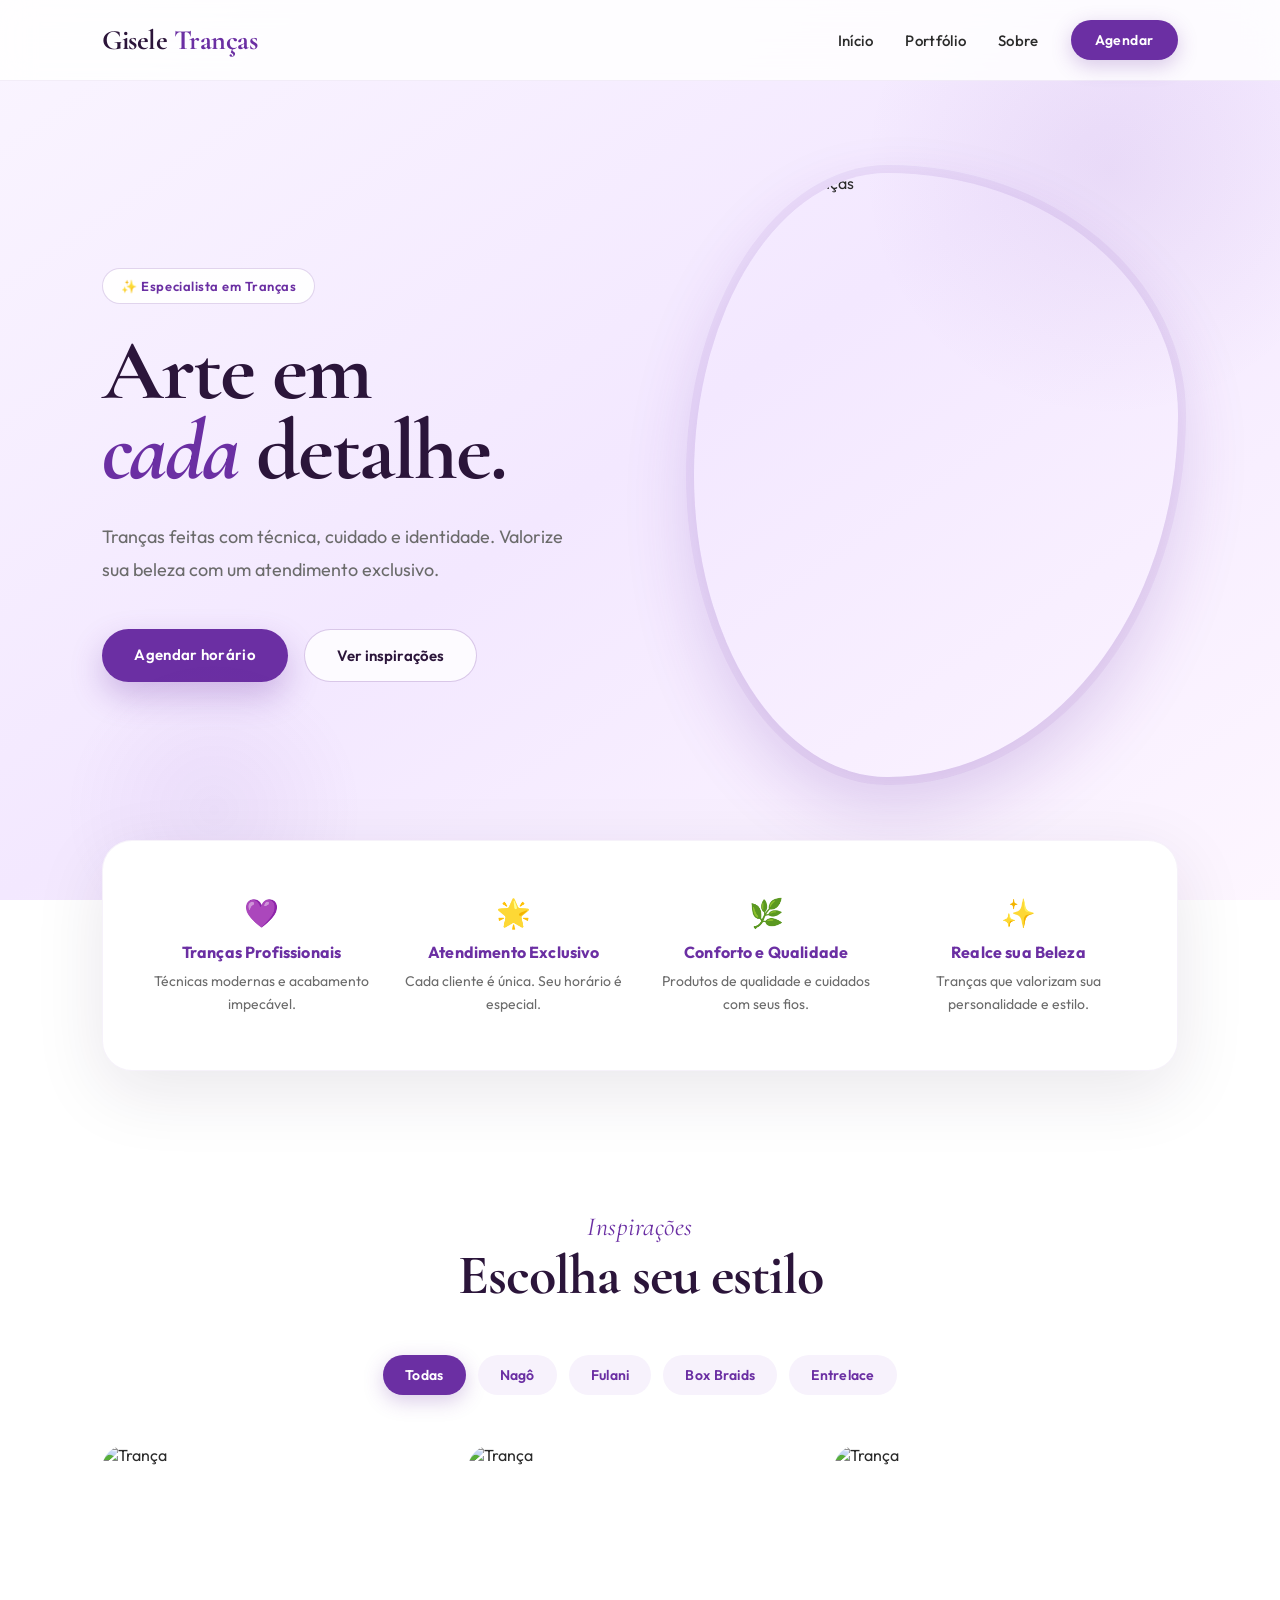
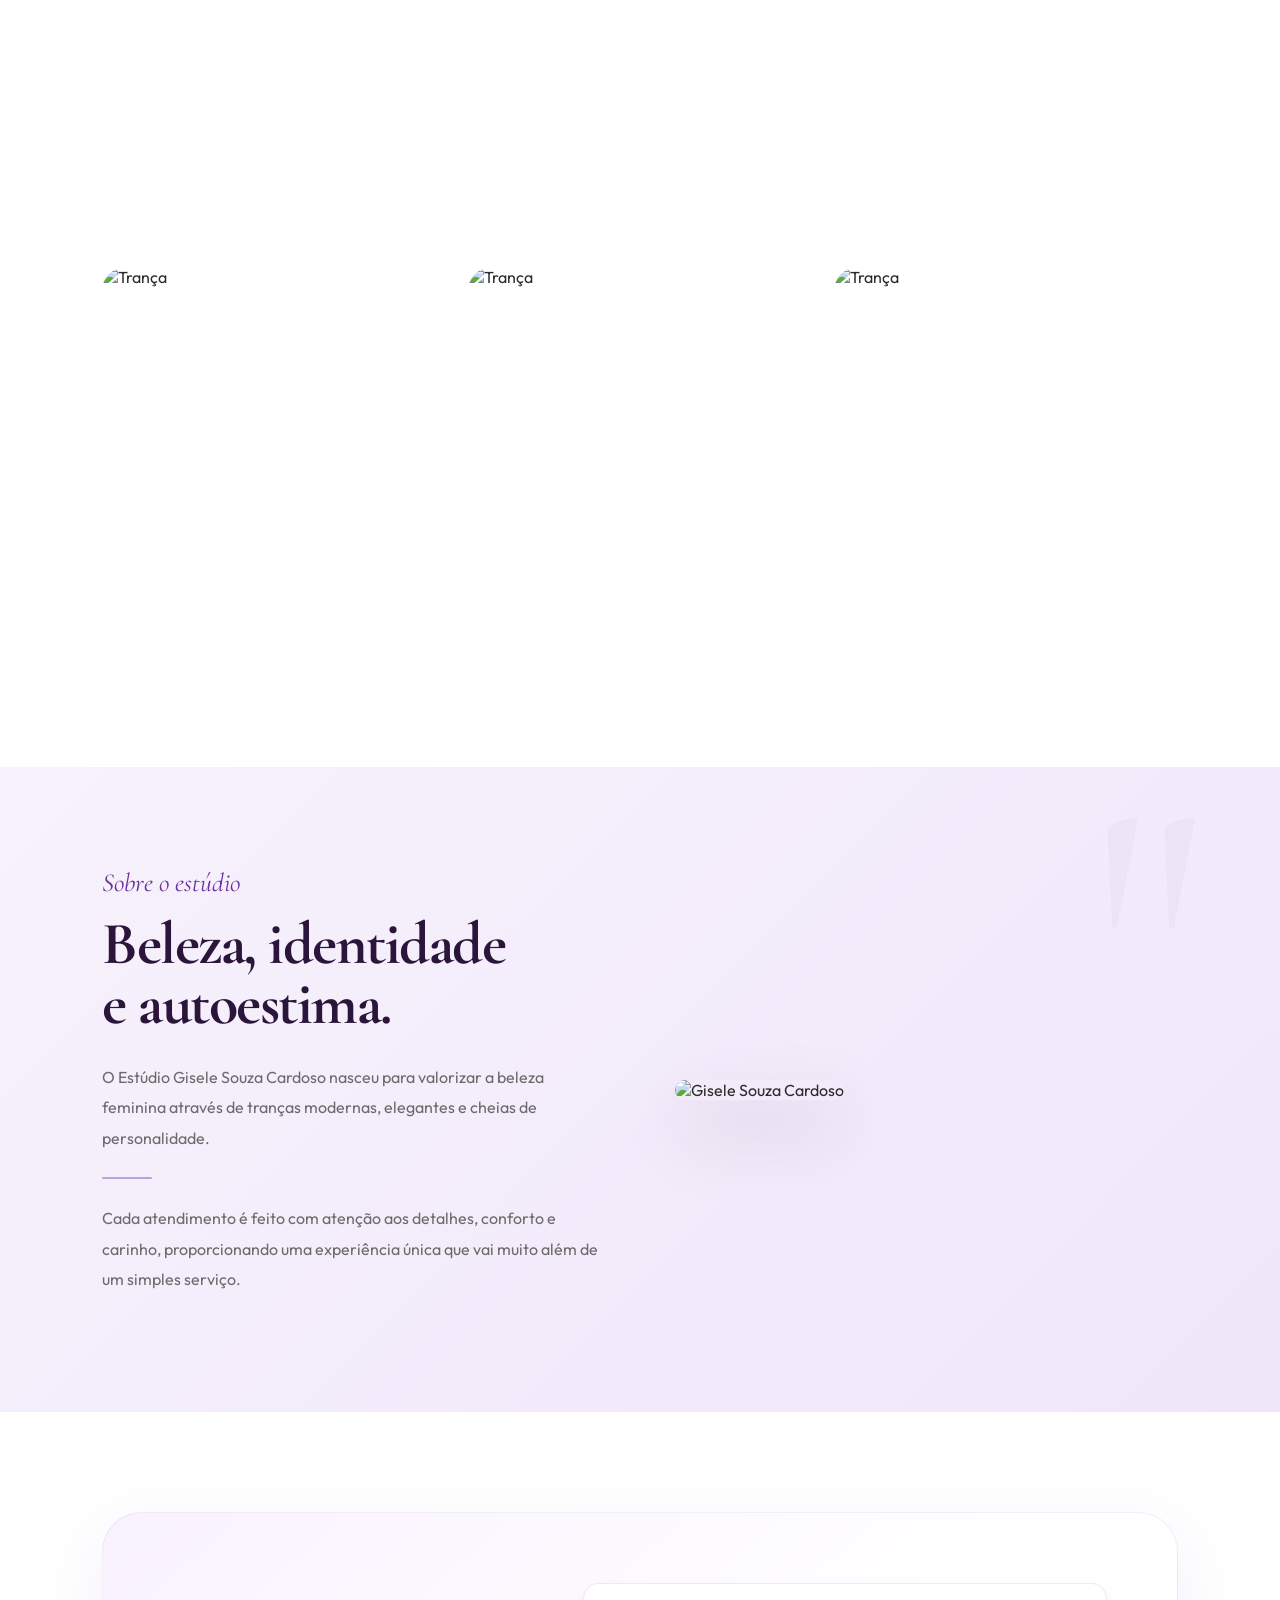
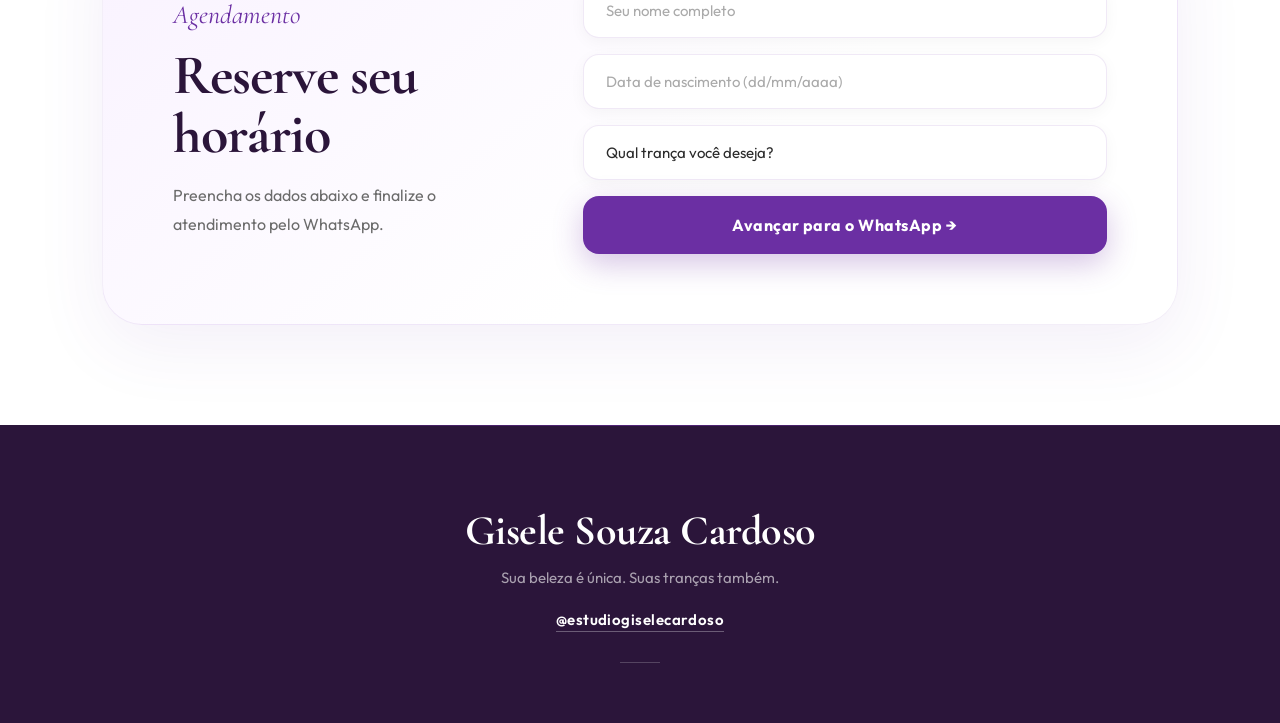
==== commit e8feebf8: "Atualização do site" ====
--- a/index.html
+++ b/index.html
@@ -4,15 +4,10 @@
   <meta charset="UTF-8" />
   <meta name="viewport" content="width=device-width, initial-scale=1.0"/>
   <title>Gisele Souza Cardoso | Estúdio de Tranças</title>
-
   <link rel="stylesheet" href="style.css">
-
-  <!-- Fontes -->
   <link rel="preconnect" href="https://fonts.googleapis.com">
   <link rel="preconnect" href="https://fonts.gstatic.com" crossorigin>
-
-  <link href="https://fonts.googleapis.com/css2?family=Cormorant+Garamond:wght@400;500;600;700&family=Outfit:wght@300;400;500;600;700&display=swap" rel="stylesheet">
-
+  <link href="https://fonts.googleapis.com/css2?family=Cormorant+Garamond:ital,wght@0,400;0,500;0,600;0,700;1,400;1,500&family=Outfit:wght@300;400;500;600;700&display=swap" rel="stylesheet">
 </head>
 
 <body>
@@ -22,86 +17,67 @@
     <div class="logo">
       Gisele <span>Tranças</span>
     </div>
-
     <nav>
       <a href="#inicio">Início</a>
       <a href="#portfolio">Portfólio</a>
       <a href="#sobre">Sobre</a>
-      <a href="#agendamento" class="btn-menu">
-        Agendar
-      </a>
+      <a href="#agendamento" class="btn-menu">Agendar</a>
     </nav>
   </header>
 
   <!-- HERO -->
   <section class="hero" id="inicio">
-
     <div class="hero-text">
-
-      <div class="tag">
-        ✨ Especialista em Tranças
-      </div>
-
+      <div class="tag">✨ Especialista em Tranças</div>
       <h1>
-        Arte em <br>
-        cada detalhe.
+        Arte em<br>
+        <em>cada</em> detalhe.
       </h1>
-
       <p>
-        Tranças feitas com técnica, cuidado
-        e identidade. Valorize sua beleza
-        com um atendimento exclusivo.
+        Tranças feitas com técnica, cuidado e identidade.
+        Valorize sua beleza com um atendimento exclusivo.
       </p>
-
       <div class="hero-buttons">
-        <a href="#agendamento" class="btn-primario">
-          Agendar horário
-        </a>
-
-        <a href="#portfolio" class="btn-secundario">
-          Ver inspirações
-        </a>
-      </div>
-
+        <a href="#agendamento" class="btn-primario">Agendar horário</a>
+        <a href="#portfolio" class="btn-secundario">Ver inspirações</a>
+      </div>
     </div>
 
     <div class="hero-image">
-
       <!-- TROCAR FOTO -->
-      <img src="https://images.unsplash.com/photo-1616683693504-3ea7e9ad6fec?q=80&w=1200&auto=format&fit=crop" alt="Modelo com tranças">
-
-    </div>
-
+      <img
+        src="https://images.unsplash.com/photo-1616683693504-3ea7e9ad6fec?q=80&w=1200&auto=format&fit=crop"
+        alt="Modelo com tranças"
+      >
+    </div>
   </section>
 
   <!-- BENEFÍCIOS -->
   <section class="beneficios">
-
- <div class="beneficio">
-  <h3>Tranças Profissionais</h3>
-  <p>Técnicas modernas e acabamento impecável.</p>
-</div>
-
-<div class="beneficio">
-  <h3>Atendimento Exclusivo</h3>
-  <p>Cada cliente é única. Seu horário é especial.</p>
-</div>
-
-<div class="beneficio">
-  <h3>Conforto e Qualidade</h3>
-  <p>Produtos de qualidade e cuidados com seus fios.</p>
-</div>
-
-<div class="beneficio">
-  <h3>Realce sua Beleza</h3>
-  <p>Tranças que valorizam sua personalidade e estilo.</p>
-</div>
-
+    <div class="beneficio">
+      <span class="beneficio-icon">💜</span>
+      <h3>Tranças Profissionais</h3>
+      <p>Técnicas modernas e acabamento impecável.</p>
+    </div>
+    <div class="beneficio">
+      <span class="beneficio-icon">🌟</span>
+      <h3>Atendimento Exclusivo</h3>
+      <p>Cada cliente é única. Seu horário é especial.</p>
+    </div>
+    <div class="beneficio">
+      <span class="beneficio-icon">🌿</span>
+      <h3>Conforto e Qualidade</h3>
+      <p>Produtos de qualidade e cuidados com seus fios.</p>
+    </div>
+    <div class="beneficio">
+      <span class="beneficio-icon">✨</span>
+      <h3>Realce sua Beleza</h3>
+      <p>Tranças que valorizam sua personalidade e estilo.</p>
+    </div>
   </section>
 
   <!-- PORTFÓLIO -->
   <section class="portfolio" id="portfolio">
-
     <div class="titulo-secao">
       <span>Inspirações</span>
       <h2>Escolha seu estilo</h2>
@@ -116,136 +92,153 @@
     </div>
 
     <div class="grid-galeria">
-
       <!-- TROCAR IMAGENS -->
-
-      <div class="item-galeria">
-        <img src="https://images.unsplash.com/photo-1595475884562-073c30d45670?q=80&w=1000&auto=format&fit=crop" alt="">
-      </div>
-
-      <div class="item-galeria">
-        <img src="https://images.unsplash.com/photo-1515886657613-9f3515b0c78f?q=80&w=1000&auto=format&fit=crop" alt="">
-      </div>
-
-      <div class="item-galeria">
-        <img src="https://images.unsplash.com/photo-1524504388940-b1c1722653e1?q=80&w=1000&auto=format&fit=crop" alt="">
-      </div>
-
-      <div class="item-galeria">
-        <img src="https://images.unsplash.com/photo-1494790108377-be9c29b29330?q=80&w=1000&auto=format&fit=crop" alt="">
-      </div>
-
-      <div class="item-galeria">
-        <img src="https://images.unsplash.com/photo-1488426862026-3ee34a7d66df?q=80&w=1000&auto=format&fit=crop" alt="">
-      </div>
-
-      <div class="item-galeria">
-        <img src="https://images.unsplash.com/photo-1544005313-94ddf0286df2?q=80&w=1000&auto=format&fit=crop" alt="">
-      </div>
-
-    </div>
-
+      <div class="item-galeria">
+        <img src="https://images.unsplash.com/photo-1595475884562-073c30d45670?q=80&w=1000&auto=format&fit=crop" alt="Trança">
+      </div>
+      <div class="item-galeria">
+        <img src="https://images.unsplash.com/photo-1515886657613-9f3515b0c78f?q=80&w=1000&auto=format&fit=crop" alt="Trança">
+      </div>
+      <div class="item-galeria">
+        <img src="https://images.unsplash.com/photo-1524504388940-b1c1722653e1?q=80&w=1000&auto=format&fit=crop" alt="Trança">
+      </div>
+      <div class="item-galeria">
+        <img src="https://images.unsplash.com/photo-1494790108377-be9c29b29330?q=80&w=1000&auto=format&fit=crop" alt="Trança">
+      </div>
+      <div class="item-galeria">
+        <img src="https://images.unsplash.com/photo-1488426862026-3ee34a7d66df?q=80&w=1000&auto=format&fit=crop" alt="Trança">
+      </div>
+      <div class="item-galeria">
+        <img src="https://images.unsplash.com/photo-1544005313-94ddf0286df2?q=80&w=1000&auto=format&fit=crop" alt="Trança">
+      </div>
+    </div>
   </section>
 
   <!-- SOBRE -->
   <section class="sobre" id="sobre">
-
     <div class="sobre-box">
-
       <div class="sobre-texto">
-
         <span>Sobre o estúdio</span>
-
         <h2>
-          Beleza, identidade
+          Beleza, identidade<br>
           e autoestima.
         </h2>
-
         <p>
-          O Estúdio Gisele Souza Cardoso nasceu
-          para valorizar a beleza feminina através
-          de tranças modernas, elegantes e cheias
-          de personalidade.
+          O Estúdio Gisele Souza Cardoso nasceu para valorizar
+          a beleza feminina através de tranças modernas, elegantes
+          e cheias de personalidade.
         </p>
-
+        <div class="sobre-divider"></div>
         <p>
-          Cada atendimento é feito com atenção
-          aos detalhes, conforto e carinho,
-          proporcionando uma experiência única.
+          Cada atendimento é feito com atenção aos detalhes,
+          conforto e carinho, proporcionando uma experiência única
+          que vai muito além de um simples serviço.
         </p>
-
       </div>
 
       <div class="sobre-imagem">
-
         <!-- TROCAR FOTO -->
-        <img src="https://images.unsplash.com/photo-1487412720507-e7ab37603c6f?q=80&w=1200&auto=format&fit=crop" alt="">
-
-      </div>
-
-    </div>
-
+        <img
+          src="https://images.unsplash.com/photo-1487412720507-e7ab37603c6f?q=80&w=1200&auto=format&fit=crop"
+          alt="Gisele Souza Cardoso"
+        >
+      </div>
+    </div>
   </section>
 
   <!-- AGENDAMENTO -->
   <section class="agendamento" id="agendamento">
-
     <div class="agendamento-container">
-
       <div class="agendamento-texto">
-
         <span>Agendamento</span>
-
         <h2>
-          Reserve seu horário
+          Reserve seu<br>horário
         </h2>
-
         <p>
           Preencha os dados abaixo e finalize
           o atendimento pelo WhatsApp.
         </p>
-
-      </div>
-
-      <form class="formulario">
-
-        <input type="text" placeholder="Seu nome completo">
-
-        <input type="text" placeholder="Data de nascimento">
-
-        <select>
-          <option>Qual trança você deseja?</option>
+      </div>
+
+      <div class="formulario">
+        <input type="text" id="nome" placeholder="Seu nome completo">
+        <input type="text" id="nascimento" placeholder="Data de nascimento (dd/mm/aaaa)">
+        <select id="tranca">
+          <option value="">Qual trança você deseja?</option>
           <option>Nagô</option>
           <option>Fulani</option>
           <option>Box Braids</option>
           <option>Entrelace</option>
           <option>Knotless</option>
         </select>
-
-        <button type="button">
-          Avançar para o WhatsApp
+        <button type="button" onclick="abrirWhatsApp()">
+          Avançar para o WhatsApp →
         </button>
-
-      </form>
-
-    </div>
-
+      </div>
+    </div>
   </section>
 
   <!-- FOOTER -->
   <footer>
-
     <h3>Gisele Souza Cardoso</h3>
-
-    <p>
-      Sua beleza é única. Suas tranças também.
-    </p>
-
+    <p>Sua beleza é única. Suas tranças também.</p>
     <a href="https://instagram.com/estudiogiselecardoso" target="_blank">
       @estudiogiselecardoso
     </a>
-
+    <div class="footer-divider"></div>
   </footer>
+
+  <script>
+    // Filtros do portfólio
+    const botoesFiltro = document.querySelectorAll('.filtros button');
+    botoesFiltro.forEach(btn => {
+      btn.addEventListener('click', () => {
+        botoesFiltro.forEach(b => b.classList.remove('ativo'));
+        btn.classList.add('ativo');
+      });
+    });
+
+    // WhatsApp
+    function abrirWhatsApp() {
+      const nome    = document.getElementById('nome').value.trim();
+      const nasc    = document.getElementById('nascimento').value.trim();
+      const tranca  = document.getElementById('tranca').value;
+
+      if (!nome || !tranca) {
+        alert('Por favor, preencha seu nome e escolha o tipo de trança.');
+        return;
+      }
+
+      const msg = encodeURIComponent(
+        `Olá Gisele! Gostaria de agendar um horário.\n\n` +
+        `*Nome:* ${nome}\n` +
+        `*Nascimento:* ${nasc || 'Não informado'}\n` +
+        `*Trança:* ${tranca}`
+      );
+
+      // TROCAR pelo número da Gisele (somente dígitos, com DDI 55)
+      const numero = '5511999999999';
+      window.open(`https://wa.me/${numero}?text=${msg}`, '_blank');
+    }
+
+    // Máscara de data
+    document.getElementById('nascimento').addEventListener('input', function (e) {
+      let v = e.target.value.replace(/\D/g, '').slice(0, 8);
+      if (v.length >= 5) v = v.slice(0,2) + '/' + v.slice(2,4) + '/' + v.slice(4);
+      else if (v.length >= 3) v = v.slice(0,2) + '/' + v.slice(2);
+      e.target.value = v;
+    });
+
+    // Header shrink no scroll
+    window.addEventListener('scroll', () => {
+      const header = document.querySelector('header');
+      if (window.scrollY > 60) {
+        header.style.padding = '14px 8%';
+      } else {
+        header.style.padding = '20px 8%';
+      }
+    });
+  </script>
 
 </body>
 </html>
--- a/style.css
+++ b/style.css
@@ -1,650 +1,735 @@
+@import url('https://fonts.googleapis.com/css2?family=Cormorant+Garamond:ital,wght@0,400;0,500;0,600;0,700;1,400;1,500&family=Outfit:wght@300;400;500;600;700&display=swap');
+
 :root {
-
   --roxo: #6B2FA3;
+  --roxo-medio: #8B44C4;
   --roxo-escuro: #2B153A;
   --lilas: #F7F2FC;
+  --lilas-medio: #EDE0FA;
   --branco: #ffffff;
   --texto: #2B2B2B;
-  --texto-claro: #666666;
-
-}
-
-*{
-  margin:0;
-  padding:0;
-  box-sizing:border-box;
-}
-
-html{
-  scroll-behavior:smooth;
-}
-
-body{
-  font-family:'Outfit', sans-serif;
-  color:var(--texto);
-  background:var(--branco);
-}
-
-/* HEADER */
-
-header{
-  width:100%;
-  padding:22px 8%;
-  display:flex;
-  justify-content:space-between;
-  align-items:center;
-
-  position:fixed;
-  top:0;
-  left:0;
-
-  z-index:999;
-
-  background:rgba(255,255,255,0.75);
-  backdrop-filter:blur(12px);
-
-  border-bottom:1px solid rgba(0,0,0,0.05);
-}
-
-.logo{
-  font-size:32px;
-  font-family:'Cormorant Garamond', serif;
-  font-weight:700;
-  color:var(--roxo-escuro);
-}
-
-.logo span{
-  color:var(--roxo);
-}
-
-nav{
-  display:flex;
-  align-items:center;
-  gap:30px;
-}
-
-nav a{
-  text-decoration:none;
-  color:var(--texto);
-  font-weight:500;
-  transition:0.3s;
-}
-
-nav a:hover{
-  color:var(--roxo);
-}
-
-.btn-menu{
-  background:var(--roxo);
-  color:white;
-  padding:12px 24px;
-  border-radius:40px;
-}
-
-/* HERO */
-
-.hero{
-
-  min-height:100vh;
-
-  display:flex;
-  align-items:center;
-  justify-content:space-between;
-
-  padding:140px 8% 80px;
-
-  background:
-  linear-gradient(
-    135deg,
-    #f9f3ff 0%,
-    #f4ecff 100%
-  );
-
-  overflow:hidden;
-}
-
-.hero-text{
-  width:50%;
-
-  animation:fadeUp 1s ease;
-}
-
-.tag{
-  display:inline-block;
-
-  padding:10px 18px;
-
-  border:1px solid rgba(107,47,163,0.2);
-
-  border-radius:30px;
-
-  margin-bottom:25px;
-
-  color:var(--roxo);
-
-  font-size:14px;
-  font-weight:600;
-
-  background:white;
-}
-
-.hero h1{
-
-  font-family:'Cormorant Garamond', serif;
-
-  font-size:90px;
-
-  line-height:0.95;
-
-  margin-bottom:30px;
-
-  color:var(--roxo-escuro);
-}
-
-.hero p{
-
-  font-size:20px;
-
-  line-height:1.8;
-
-  color:var(--texto-claro);
-
-  max-width:520px;
-
-  margin-bottom:40px;
-}
-
-.hero-buttons{
-  display:flex;
-  gap:20px;
-}
-
-.btn-primario{
-
-  background:var(--roxo);
-
-  color:white;
-
-  text-decoration:none;
-
-  padding:18px 32px;
-
-  border-radius:50px;
-
-  font-weight:600;
-
-  transition:0.3s;
-
-  box-shadow:0 15px 30px rgba(107,47,163,0.2);
-}
-
-.btn-primario:hover{
-  transform:translateY(-3px);
-}
-
-.btn-secundario{
-
-  border:1px solid rgba(107,47,163,0.2);
-
-  color:var(--roxo-escuro);
-
-  text-decoration:none;
-
-  padding:18px 32px;
-
-  border-radius:50px;
-
-  font-weight:600;
-
-  background:white;
-}
-
-.hero-image{
-  width:45%;
-
-  display:flex;
-  justify-content:center;
-}
-
-.hero-image img{
-
-  width:100%;
-
-  max-width:520px;
-
-  border-radius:40px;
-
-  object-fit:cover;
-
+  --texto-claro: #6B6B6B;
+  --dourado: #C9A84C;
+}
+
+*, *::before, *::after {
+  margin: 0;
+  padding: 0;
+  box-sizing: border-box;
+}
+
+html {
+  scroll-behavior: smooth;
+}
+
+body {
+  font-family: 'Outfit', sans-serif;
+  color: var(--texto);
+  background: var(--branco);
+  overflow-x: hidden;
+}
+
+/* ── HEADER ── */
+header {
+  width: 100%;
+  padding: 20px 8%;
+  display: flex;
+  justify-content: space-between;
+  align-items: center;
+  position: fixed;
+  top: 0;
+  left: 0;
+  z-index: 999;
+  background: rgba(255, 255, 255, 0.85);
+  backdrop-filter: blur(16px);
+  -webkit-backdrop-filter: blur(16px);
+  border-bottom: 1px solid rgba(107, 47, 163, 0.08);
+  transition: all 0.3s ease;
+}
+
+.logo {
+  font-size: 28px;
+  font-family: 'Cormorant Garamond', serif;
+  font-weight: 700;
+  color: var(--roxo-escuro);
+  letter-spacing: -0.5px;
+}
+
+.logo span {
+  color: var(--roxo);
+}
+
+nav {
+  display: flex;
+  align-items: center;
+  gap: 32px;
+}
+
+nav a {
+  text-decoration: none;
+  color: var(--texto);
+  font-weight: 500;
+  font-size: 15px;
+  letter-spacing: 0.02em;
+  transition: color 0.3s;
+  position: relative;
+}
+
+nav a:not(.btn-menu)::after {
+  content: '';
+  position: absolute;
+  bottom: -3px;
+  left: 0;
+  width: 0;
+  height: 1px;
+  background: var(--roxo);
+  transition: width 0.3s ease;
+}
+
+nav a:not(.btn-menu):hover::after {
+  width: 100%;
+}
+
+nav a:hover {
+  color: var(--roxo);
+}
+
+.btn-menu {
+  background: var(--roxo);
+  color: white !important;
+  padding: 11px 24px;
+  border-radius: 40px;
+  font-size: 14px;
+  font-weight: 600;
+  letter-spacing: 0.03em;
+  box-shadow: 0 6px 20px rgba(107, 47, 163, 0.25);
+  transition: all 0.3s ease !important;
+}
+
+.btn-menu:hover {
+  background: var(--roxo-escuro) !important;
+  transform: translateY(-2px);
+  box-shadow: 0 10px 28px rgba(107, 47, 163, 0.35) !important;
+}
+
+.btn-menu::after {
+  display: none !important;
+}
+
+/* ── HERO ── */
+.hero {
+  min-height: 100vh;
+  display: flex;
+  align-items: center;
+  justify-content: space-between;
+  padding: 140px 8% 90px;
+  background: linear-gradient(145deg, #faf5ff 0%, #f3e8ff 50%, #fdf6ff 100%);
+  overflow: hidden;
+  position: relative;
+}
+
+.hero::before {
+  content: '';
+  position: absolute;
+  top: -80px;
+  right: -80px;
+  width: 500px;
+  height: 500px;
+  background: radial-gradient(circle, rgba(107,47,163,0.08) 0%, transparent 70%);
+  border-radius: 50%;
+  pointer-events: none;
+}
+
+.hero::after {
+  content: '';
+  position: absolute;
+  bottom: -60px;
+  left: 5%;
+  width: 300px;
+  height: 300px;
+  background: radial-gradient(circle, rgba(107,47,163,0.06) 0%, transparent 70%);
+  border-radius: 50%;
+  pointer-events: none;
+}
+
+.hero-text {
+  width: 50%;
+  animation: fadeUp 1s ease both;
+}
+
+.tag {
+  display: inline-flex;
+  align-items: center;
+  gap: 8px;
+  padding: 9px 18px;
+  border: 1px solid rgba(107, 47, 163, 0.2);
+  border-radius: 30px;
+  margin-bottom: 28px;
+  color: var(--roxo);
+  font-size: 13px;
+  font-weight: 600;
+  letter-spacing: 0.04em;
+  background: rgba(255,255,255,0.9);
+  backdrop-filter: blur(8px);
+}
+
+.hero h1 {
+  font-family: 'Cormorant Garamond', serif;
+  font-size: 86px;
+  line-height: 0.93;
+  margin-bottom: 28px;
+  color: var(--roxo-escuro);
+  letter-spacing: -2px;
+}
+
+.hero h1 em {
+  font-style: italic;
+  color: var(--roxo);
+}
+
+.hero p {
+  font-size: 18px;
+  line-height: 1.85;
+  color: var(--texto-claro);
+  max-width: 480px;
+  margin-bottom: 42px;
+  font-weight: 400;
+}
+
+.hero-buttons {
+  display: flex;
+  gap: 16px;
+  flex-wrap: wrap;
+}
+
+.btn-primario {
+  background: var(--roxo);
+  color: white;
+  text-decoration: none;
+  padding: 16px 32px;
+  border-radius: 50px;
+  font-weight: 600;
+  font-size: 15px;
+  transition: all 0.3s ease;
+  box-shadow: 0 14px 32px rgba(107, 47, 163, 0.28);
+  letter-spacing: 0.02em;
+}
+
+.btn-primario:hover {
+  transform: translateY(-3px);
+  box-shadow: 0 20px 40px rgba(107, 47, 163, 0.38);
+  background: var(--roxo-escuro);
+}
+
+.btn-secundario {
+  border: 1.5px solid rgba(107, 47, 163, 0.25);
+  color: var(--roxo-escuro);
+  text-decoration: none;
+  padding: 16px 32px;
+  border-radius: 50px;
+  font-weight: 600;
+  font-size: 15px;
+  background: rgba(255,255,255,0.8);
+  transition: all 0.3s ease;
+}
+
+.btn-secundario:hover {
+  background: var(--lilas-medio);
+  border-color: var(--roxo);
+}
+
+.hero-image {
+  width: 45%;
+  display: flex;
+  justify-content: center;
+  animation: fadeUp 1s ease 0.2s both;
+}
+
+.hero-image img {
+  width: 100%;
+  max-width: 500px;
+  border-radius: 40% 60% 60% 40% / 50% 40% 60% 50%;
+  object-fit: cover;
+  aspect-ratio: 4/5;
   box-shadow:
-  0 30px 60px rgba(0,0,0,0.15);
-
-}
-
-/* BENEFÍCIOS */
-
-.beneficios{
-
-  width:84%;
-
-  margin:-60px auto 80px;
-
-  background:white;
-
-  border-radius:30px;
-
-  padding:40px;
-
-  display:grid;
-
-  grid-template-columns:repeat(4,1fr);
-
-  gap:30px;
-
-  box-shadow:
-  0 20px 60px rgba(0,0,0,0.08);
-}
-
-.beneficio{
-  text-align:center;
-}
-
-.beneficio h3{
-  margin-bottom:10px;
-  color:var(--roxo);
-}
-
-.beneficio p{
-  color:var(--texto-claro);
-  line-height:1.6;
-}
-
-/* TÍTULOS */
-
-.titulo-secao{
-  text-align:center;
-  margin-bottom:50px;
-}
-
-.titulo-secao span{
-
-  color:var(--roxo);
-
-  font-family:'Cormorant Garamond', serif;
-
-  font-size:28px;
-}
-
-.titulo-secao h2{
-
-  font-size:58px;
-
-  font-family:'Cormorant Garamond', serif;
-
-  color:var(--roxo-escuro);
-}
-
-/* PORTFÓLIO */
-
-.portfolio{
-  padding:60px 8% 100px;
-}
-
-.filtros{
-
-  display:flex;
-
-  justify-content:center;
-
-  gap:15px;
-
-  margin-bottom:50px;
-
-  flex-wrap:wrap;
-}
-
-.filtros button{
-
-  border:none;
-
-  padding:12px 22px;
-
-  border-radius:30px;
-
-  cursor:pointer;
-
-  background:#f1ebf7;
-
-  color:var(--roxo);
-
-  font-weight:600;
-
-  transition:0.3s;
+    0 30px 70px rgba(107, 47, 163, 0.2),
+    0 0 0 8px rgba(107,47,163,0.06);
+  transition: border-radius 4s ease;
+}
+
+.hero-image img:hover {
+  border-radius: 50% 50% 40% 60% / 40% 50% 60% 50%;
+}
+
+/* ── BENEFÍCIOS ── */
+.beneficios {
+  width: 84%;
+  margin: -60px auto 80px;
+  background: white;
+  border-radius: 30px;
+  padding: 44px 48px;
+  display: grid;
+  grid-template-columns: repeat(4, 1fr);
+  gap: 32px;
+  box-shadow: 0 20px 70px rgba(43, 21, 58, 0.10);
+  position: relative;
+  z-index: 2;
+  border: 1px solid rgba(107,47,163,0.06);
+}
+
+.beneficio {
+  text-align: center;
+  padding: 10px 0;
+}
+
+.beneficio-icon {
+  font-size: 28px;
+  margin-bottom: 12px;
+  display: block;
+}
+
+.beneficio h3 {
+  margin-bottom: 8px;
+  color: var(--roxo);
+  font-size: 16px;
+  font-weight: 700;
+  letter-spacing: 0.01em;
+}
+
+.beneficio p {
+  color: var(--texto-claro);
+  line-height: 1.65;
+  font-size: 14px;
+}
+
+/* ── TÍTULOS ── */
+.titulo-secao {
+  text-align: center;
+  margin-bottom: 50px;
+}
+
+.titulo-secao span {
+  color: var(--roxo);
+  font-family: 'Cormorant Garamond', serif;
+  font-size: 26px;
+  font-style: italic;
+  letter-spacing: 0.02em;
+}
+
+.titulo-secao h2 {
+  font-size: 56px;
+  font-family: 'Cormorant Garamond', serif;
+  color: var(--roxo-escuro);
+  letter-spacing: -1px;
+  line-height: 1.05;
+  margin-top: 4px;
+}
+
+/* ── PORTFÓLIO ── */
+.portfolio {
+  padding: 60px 8% 100px;
+}
+
+.filtros {
+  display: flex;
+  justify-content: center;
+  gap: 12px;
+  margin-bottom: 50px;
+  flex-wrap: wrap;
+}
+
+.filtros button {
+  border: none;
+  padding: 11px 22px;
+  border-radius: 30px;
+  cursor: pointer;
+  background: var(--lilas);
+  color: var(--roxo);
+  font-weight: 600;
+  font-size: 14px;
+  font-family: 'Outfit', sans-serif;
+  transition: all 0.3s ease;
+  letter-spacing: 0.02em;
 }
 
 .filtros button:hover,
-.filtros .ativo{
-
-  background:var(--roxo);
-
-  color:white;
-}
-
-.grid-galeria{
-
-  display:grid;
-
-  grid-template-columns:repeat(3,1fr);
-
-  gap:25px;
-}
-
-.item-galeria{
-
-  overflow:hidden;
-
-  border-radius:25px;
-
-  position:relative;
-}
-
-.item-galeria img{
-
-  width:100%;
-
-  height:420px;
-
-  object-fit:cover;
-
-  transition:0.5s;
-}
-
-.item-galeria:hover img{
-  transform:scale(1.06);
-}
-
-/* SOBRE */
-
-.sobre{
-
-  padding:100px 8%;
-
-  background:var(--lilas);
-}
-
-.sobre-box{
-
-  display:flex;
-
-  align-items:center;
-
-  gap:60px;
-}
-
-.sobre-texto{
-  width:50%;
-}
-
-.sobre-texto span{
-
-  color:var(--roxo);
-
-  font-family:'Cormorant Garamond', serif;
-
-  font-size:28px;
-}
-
-.sobre-texto h2{
-
-  font-size:62px;
-
-  line-height:1;
-
-  margin:20px 0 30px;
-
-  font-family:'Cormorant Garamond', serif;
-}
-
-.sobre-texto p{
-
-  line-height:1.9;
-
-  color:var(--texto-claro);
-
-  margin-bottom:20px;
-}
-
-.sobre-imagem{
-  width:50%;
-}
-
-.sobre-imagem img{
-
-  width:100%;
-
-  border-radius:35px;
-
-  height:600px;
-
-  object-fit:cover;
-}
-
-/* AGENDAMENTO */
-
-.agendamento{
-
-  padding:100px 8%;
-}
-
-.agendamento-container{
-
-  background:linear-gradient(
-    135deg,
-    #f8f2ff,
-    #ffffff
-  );
-
-  border-radius:40px;
-
-  padding:70px;
-
-  display:flex;
-
-  gap:60px;
-
-  align-items:center;
-}
-
-.agendamento-texto{
-  width:40%;
-}
-
-.agendamento-texto span{
-
-  color:var(--roxo);
-
-  font-family:'Cormorant Garamond', serif;
-
-  font-size:28px;
-}
-
-.agendamento-texto h2{
-
-  font-size:60px;
-
-  line-height:1;
-
-  margin:20px 0;
-
-  font-family:'Cormorant Garamond', serif;
-}
-
-.agendamento-texto p{
-
-  color:var(--texto-claro);
-
-  line-height:1.8;
-}
-
-.formulario{
-
-  width:60%;
-
-  display:flex;
-
-  flex-direction:column;
-
-  gap:20px;
+.filtros .ativo {
+  background: var(--roxo);
+  color: white;
+  box-shadow: 0 6px 20px rgba(107, 47, 163, 0.25);
+}
+
+.grid-galeria {
+  display: grid;
+  grid-template-columns: repeat(3, 1fr);
+  gap: 22px;
+}
+
+.item-galeria {
+  overflow: hidden;
+  border-radius: 24px;
+  position: relative;
+  cursor: pointer;
+}
+
+.item-galeria::after {
+  content: '';
+  position: absolute;
+  inset: 0;
+  background: linear-gradient(to top, rgba(43,21,58,0.5) 0%, transparent 50%);
+  opacity: 0;
+  transition: opacity 0.4s ease;
+}
+
+.item-galeria:hover::after {
+  opacity: 1;
+}
+
+.item-galeria img {
+  width: 100%;
+  height: 400px;
+  object-fit: cover;
+  transition: transform 0.6s ease;
+  display: block;
+}
+
+.item-galeria:hover img {
+  transform: scale(1.07);
+}
+
+/* ── SOBRE ── */
+.sobre {
+  padding: 100px 8%;
+  background: linear-gradient(135deg, var(--lilas) 0%, #f0e6fa 100%);
+  position: relative;
+  overflow: hidden;
+}
+
+.sobre::before {
+  content: '"';
+  position: absolute;
+  top: -20px;
+  right: 6%;
+  font-family: 'Cormorant Garamond', serif;
+  font-size: 400px;
+  color: rgba(107,47,163,0.04);
+  line-height: 1;
+  pointer-events: none;
+  user-select: none;
+}
+
+.sobre-box {
+  display: flex;
+  align-items: center;
+  gap: 70px;
+}
+
+.sobre-texto {
+  width: 50%;
+}
+
+.sobre-texto span {
+  color: var(--roxo);
+  font-family: 'Cormorant Garamond', serif;
+  font-size: 26px;
+  font-style: italic;
+}
+
+.sobre-texto h2 {
+  font-size: 60px;
+  line-height: 1.0;
+  margin: 16px 0 28px;
+  font-family: 'Cormorant Garamond', serif;
+  color: var(--roxo-escuro);
+  letter-spacing: -1.5px;
+}
+
+.sobre-texto p {
+  line-height: 1.9;
+  color: var(--texto-claro);
+  margin-bottom: 18px;
+  font-size: 16px;
+}
+
+.sobre-divider {
+  width: 50px;
+  height: 2px;
+  background: var(--roxo);
+  margin: 24px 0;
+  border-radius: 2px;
+  opacity: 0.4;
+}
+
+.sobre-imagem {
+  width: 50%;
+}
+
+.sobre-imagem img {
+  width: 100%;
+  border-radius: 35px;
+  height: 580px;
+  object-fit: cover;
+  box-shadow: 0 30px 70px rgba(43, 21, 58, 0.18);
+}
+
+/* ── AGENDAMENTO ── */
+.agendamento {
+  padding: 100px 8%;
+}
+
+.agendamento-container {
+  background: linear-gradient(140deg, #f9f2ff, #ffffff 60%);
+  border-radius: 40px;
+  padding: 70px;
+  display: flex;
+  gap: 60px;
+  align-items: center;
+  border: 1px solid rgba(107,47,163,0.08);
+  box-shadow: 0 20px 70px rgba(107,47,163,0.08);
+}
+
+.agendamento-texto {
+  width: 40%;
+}
+
+.agendamento-texto span {
+  color: var(--roxo);
+  font-family: 'Cormorant Garamond', serif;
+  font-size: 26px;
+  font-style: italic;
+}
+
+.agendamento-texto h2 {
+  font-size: 56px;
+  line-height: 1.05;
+  margin: 16px 0 18px;
+  font-family: 'Cormorant Garamond', serif;
+  color: var(--roxo-escuro);
+  letter-spacing: -1px;
+}
+
+.agendamento-texto p {
+  color: var(--texto-claro);
+  line-height: 1.8;
+  font-size: 16px;
+}
+
+.formulario {
+  width: 60%;
+  display: flex;
+  flex-direction: column;
+  gap: 16px;
 }
 
 .formulario input,
-.formulario select{
-
-  padding:18px 22px;
-
-  border-radius:18px;
-
-  border:none;
-
-  background:white;
-
-  font-size:16px;
-
-  outline:none;
-
-  box-shadow:
-  0 10px 30px rgba(0,0,0,0.04);
-}
-
-.formulario button{
-
-  border:none;
-
-  padding:20px;
-
-  border-radius:18px;
-
-  background:var(--roxo);
-
-  color:white;
-
-  font-size:17px;
-
-  font-weight:600;
-
-  cursor:pointer;
-
-  transition:0.3s;
-}
-
-.formulario button:hover{
-  transform:translateY(-3px);
-}
-
-/* FOOTER */
-
-footer{
-
-  padding:80px 8%;
-
-  text-align:center;
-
-  background:var(--roxo-escuro);
-
-  color:white;
-}
-
-footer h3{
-
-  font-size:42px;
-
-  font-family:'Cormorant Garamond', serif;
-
-  margin-bottom:15px;
-}
-
-footer p{
-
-  margin-bottom:20px;
-
-  color:rgba(255,255,255,0.7);
-}
-
-footer a{
-
-  color:white;
-
-  text-decoration:none;
-
-  font-weight:600;
-}
-
-/* ANIMAÇÃO */
-
-@keyframes fadeUp{
-
-  from{
-    opacity:0;
-    transform:translateY(40px);
-  }
-
-  to{
-    opacity:1;
-    transform:translateY(0);
-  }
-}
-
-/* RESPONSIVO */
-
-@media(max-width:980px){
-
-  nav{
-    display:none;
-  }
-
-  .hero{
-    flex-direction:column;
-    text-align:center;
-    gap:60px;
+.formulario select {
+  padding: 17px 22px;
+  border-radius: 16px;
+  border: 1.5px solid rgba(107,47,163,0.1);
+  background: white;
+  font-size: 15px;
+  font-family: 'Outfit', sans-serif;
+  outline: none;
+  color: var(--texto);
+  transition: border-color 0.3s ease, box-shadow 0.3s ease;
+  box-shadow: 0 4px 16px rgba(0, 0, 0, 0.04);
+  appearance: none;
+  -webkit-appearance: none;
+}
+
+.formulario input:focus,
+.formulario select:focus {
+  border-color: var(--roxo);
+  box-shadow: 0 0 0 4px rgba(107, 47, 163, 0.08);
+}
+
+.formulario input::placeholder {
+  color: #aaa;
+}
+
+.formulario button {
+  border: none;
+  padding: 19px;
+  border-radius: 16px;
+  background: var(--roxo);
+  color: white;
+  font-size: 16px;
+  font-weight: 700;
+  font-family: 'Outfit', sans-serif;
+  cursor: pointer;
+  transition: all 0.3s ease;
+  letter-spacing: 0.03em;
+  box-shadow: 0 10px 30px rgba(107, 47, 163, 0.28);
+}
+
+.formulario button:hover {
+  transform: translateY(-3px);
+  box-shadow: 0 18px 40px rgba(107, 47, 163, 0.38);
+  background: var(--roxo-escuro);
+}
+
+/* ── FOOTER ── */
+footer {
+  padding: 80px 8% 60px;
+  text-align: center;
+  background: var(--roxo-escuro);
+  color: white;
+  position: relative;
+  overflow: hidden;
+}
+
+footer::before {
+  content: '';
+  position: absolute;
+  top: 0;
+  left: 0;
+  right: 0;
+  height: 1px;
+  background: linear-gradient(90deg, transparent, rgba(107,47,163,0.6), transparent);
+}
+
+footer h3 {
+  font-size: 42px;
+  font-family: 'Cormorant Garamond', serif;
+  margin-bottom: 12px;
+  letter-spacing: -0.5px;
+}
+
+footer p {
+  margin-bottom: 22px;
+  color: rgba(255, 255, 255, 0.6);
+  font-size: 15px;
+}
+
+footer a {
+  display: inline-block;
+  color: white;
+  text-decoration: none;
+  font-weight: 600;
+  font-size: 15px;
+  letter-spacing: 0.03em;
+  border-bottom: 1px solid rgba(255,255,255,0.3);
+  padding-bottom: 2px;
+  transition: border-color 0.3s;
+}
+
+footer a:hover {
+  border-color: white;
+}
+
+.footer-divider {
+  width: 40px;
+  height: 1px;
+  background: rgba(255,255,255,0.2);
+  margin: 30px auto 0;
+}
+
+/* ── ANIMAÇÕES ── */
+@keyframes fadeUp {
+  from {
+    opacity: 0;
+    transform: translateY(40px);
+  }
+  to {
+    opacity: 1;
+    transform: translateY(0);
+  }
+}
+
+/* ── RESPONSIVO ── */
+@media (max-width: 1100px) {
+  .hero h1 {
+    font-size: 72px;
+  }
+}
+
+@media (max-width: 980px) {
+  nav {
+    display: none;
+  }
+
+  .hero {
+    flex-direction: column;
+    text-align: center;
+    gap: 60px;
+    padding-top: 120px;
   }
 
   .hero-text,
-  .hero-image{
-    width:100%;
-  }
-
-  .hero-buttons{
-    justify-content:center;
-    flex-wrap:wrap;
-  }
-
-  .hero h1{
-    font-size:62px;
-  }
-
-  .beneficios{
-    grid-template-columns:1fr;
-  }
-
-  .grid-galeria{
-    grid-template-columns:1fr;
+  .hero-image {
+    width: 100%;
+  }
+
+  .hero-image img {
+    max-width: 380px;
+    margin: 0 auto;
+  }
+
+  .hero-buttons {
+    justify-content: center;
+  }
+
+  .hero h1 {
+    font-size: 60px;
+  }
+
+  .hero p {
+    margin: 0 auto 40px;
+  }
+
+  .beneficios {
+    grid-template-columns: repeat(2, 1fr);
+    width: 92%;
+    padding: 36px;
+  }
+
+  .grid-galeria {
+    grid-template-columns: repeat(2, 1fr);
   }
 
   .sobre-box,
-  .agendamento-container{
-    flex-direction:column;
+  .agendamento-container {
+    flex-direction: column;
   }
 
   .sobre-texto,
   .sobre-imagem,
   .agendamento-texto,
-  .formulario{
-    width:100%;
-  }
-
-  .sobre-texto h2,
-  .agendamento-texto h2{
-    font-size:48px;
-  }
-
+  .formulario {
+    width: 100%;
+  }
+
+  .sobre-texto h2 {
+    font-size: 48px;
+  }
+
+  .agendamento-texto h2 {
+    font-size: 46px;
+  }
+
+  .agendamento-container {
+    padding: 48px 36px;
+  }
+}
+
+@media (max-width: 600px) {
+  .beneficios {
+    grid-template-columns: 1fr;
+  }
+
+  .grid-galeria {
+    grid-template-columns: 1fr;
+  }
+
+  .hero h1 {
+    font-size: 50px;
+  }
+
+  .titulo-secao h2 {
+    font-size: 42px;
+  }
+
+  footer h3 {
+    font-size: 34px;
+  }
 }
